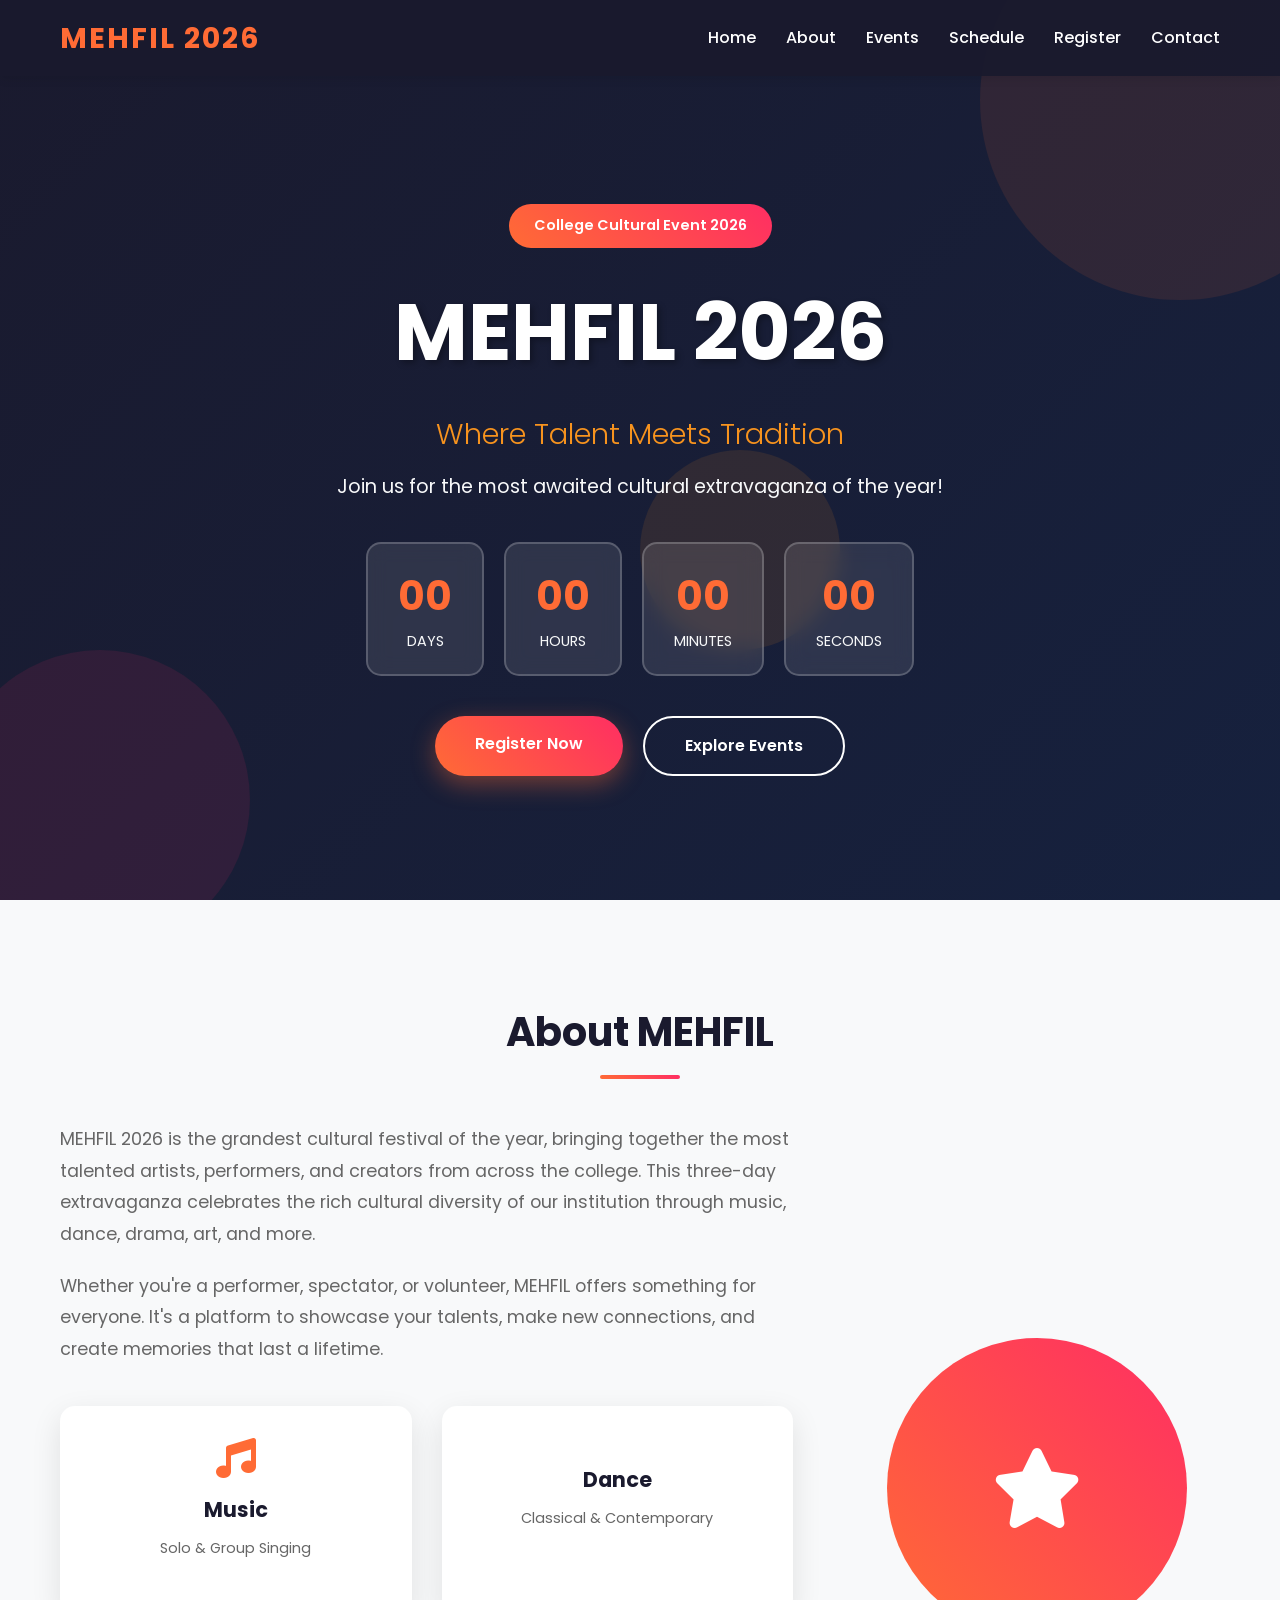
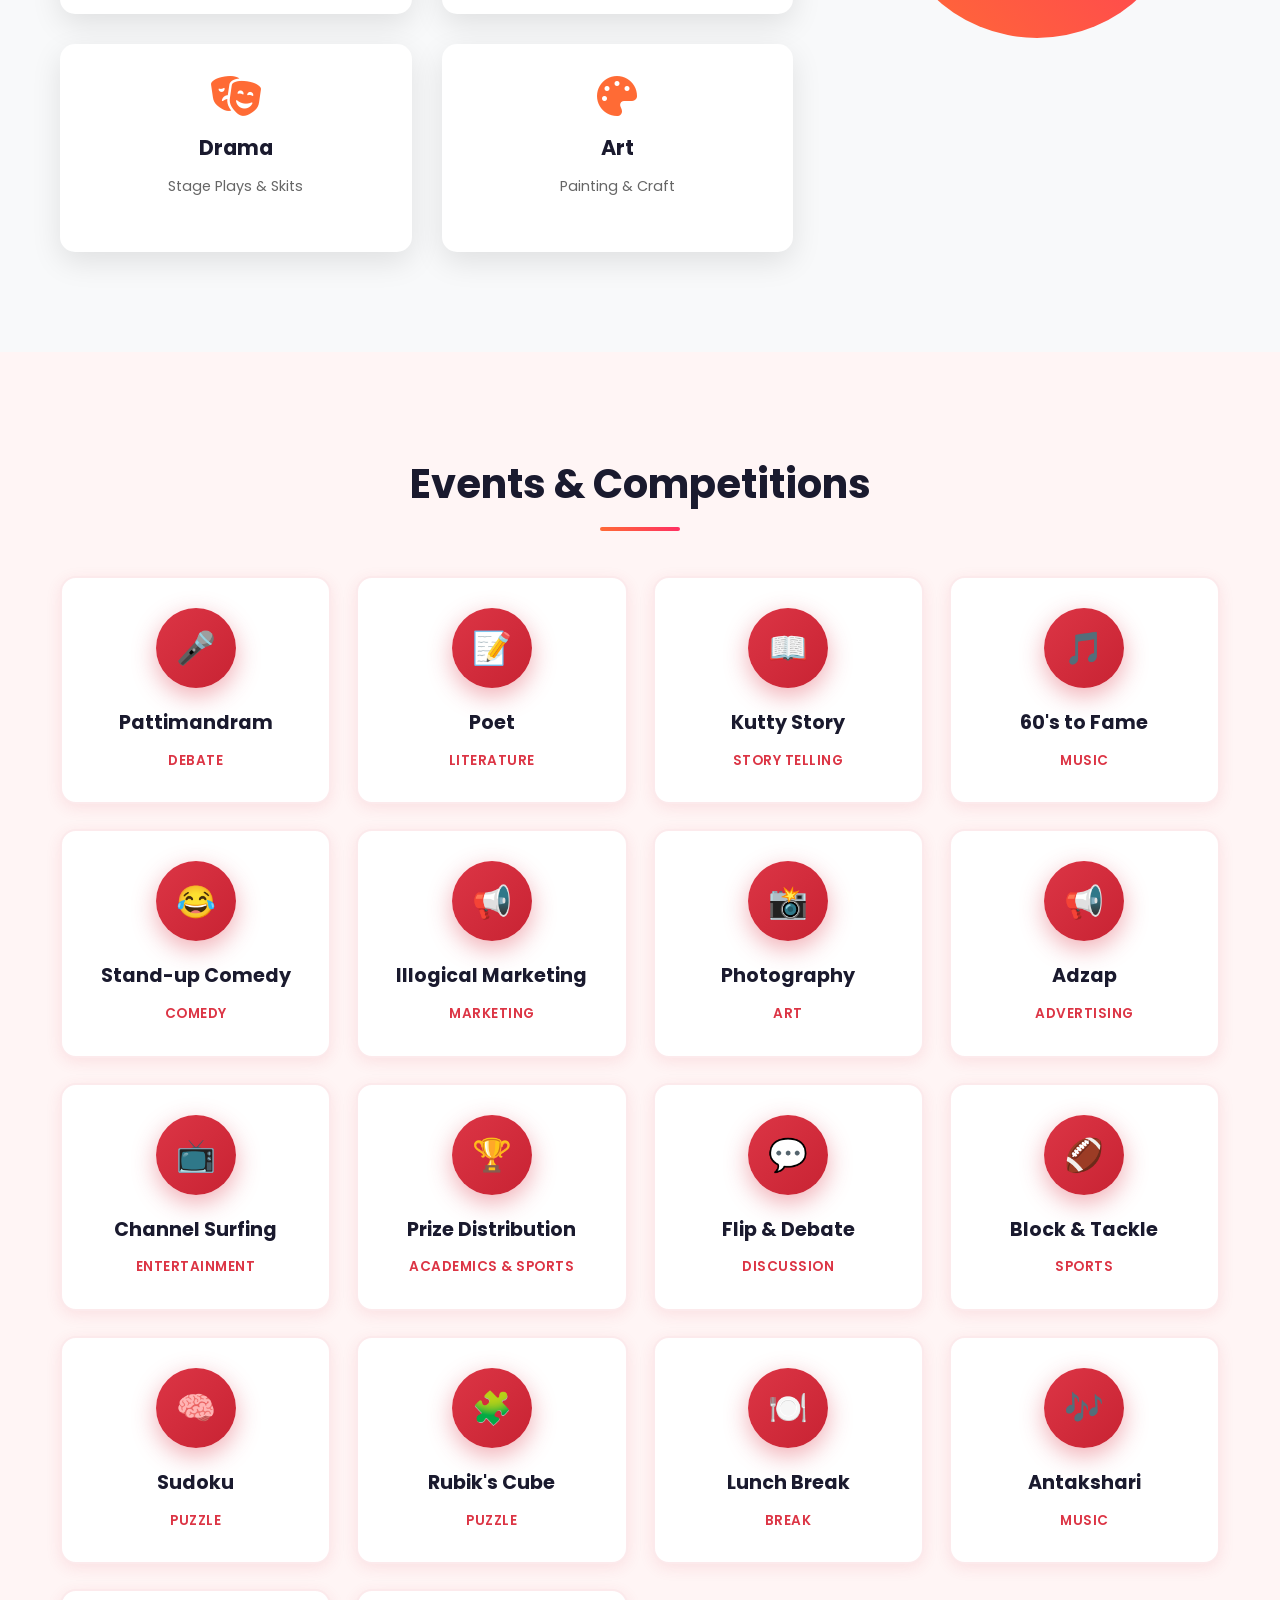
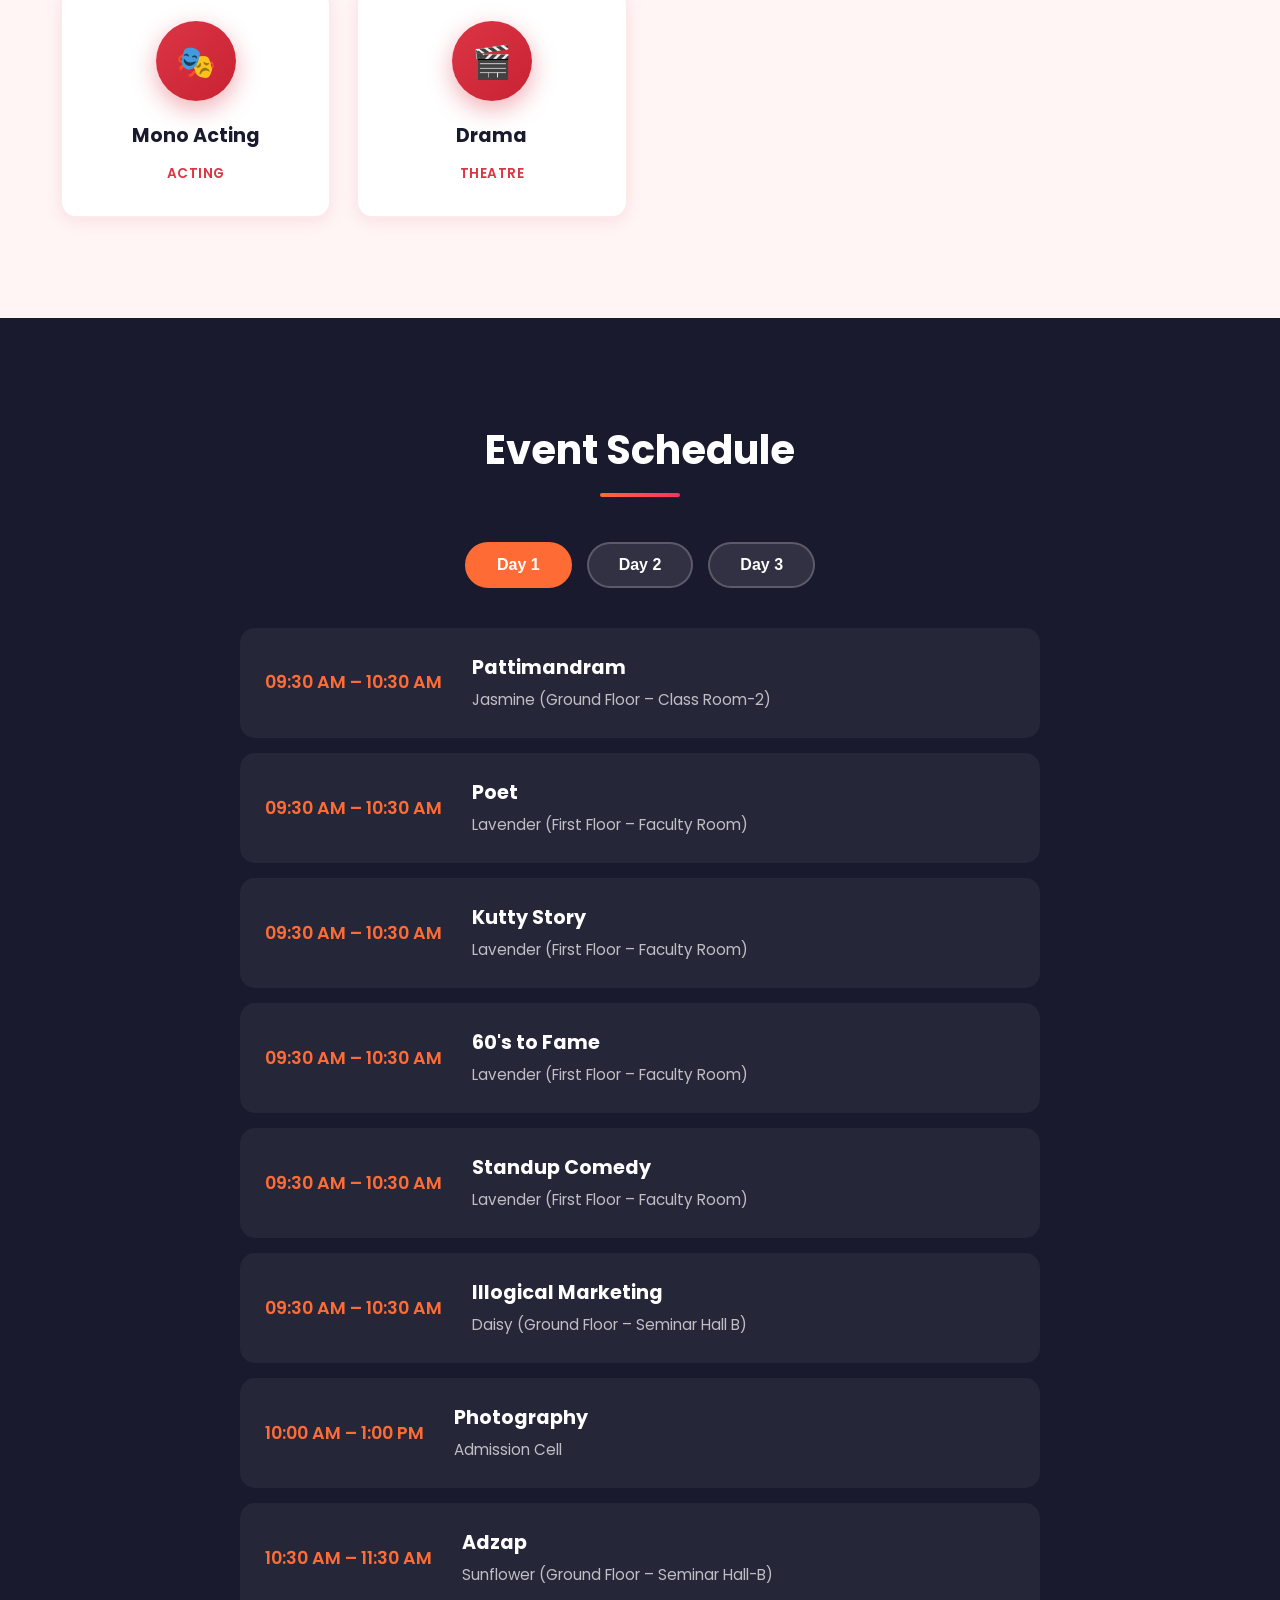
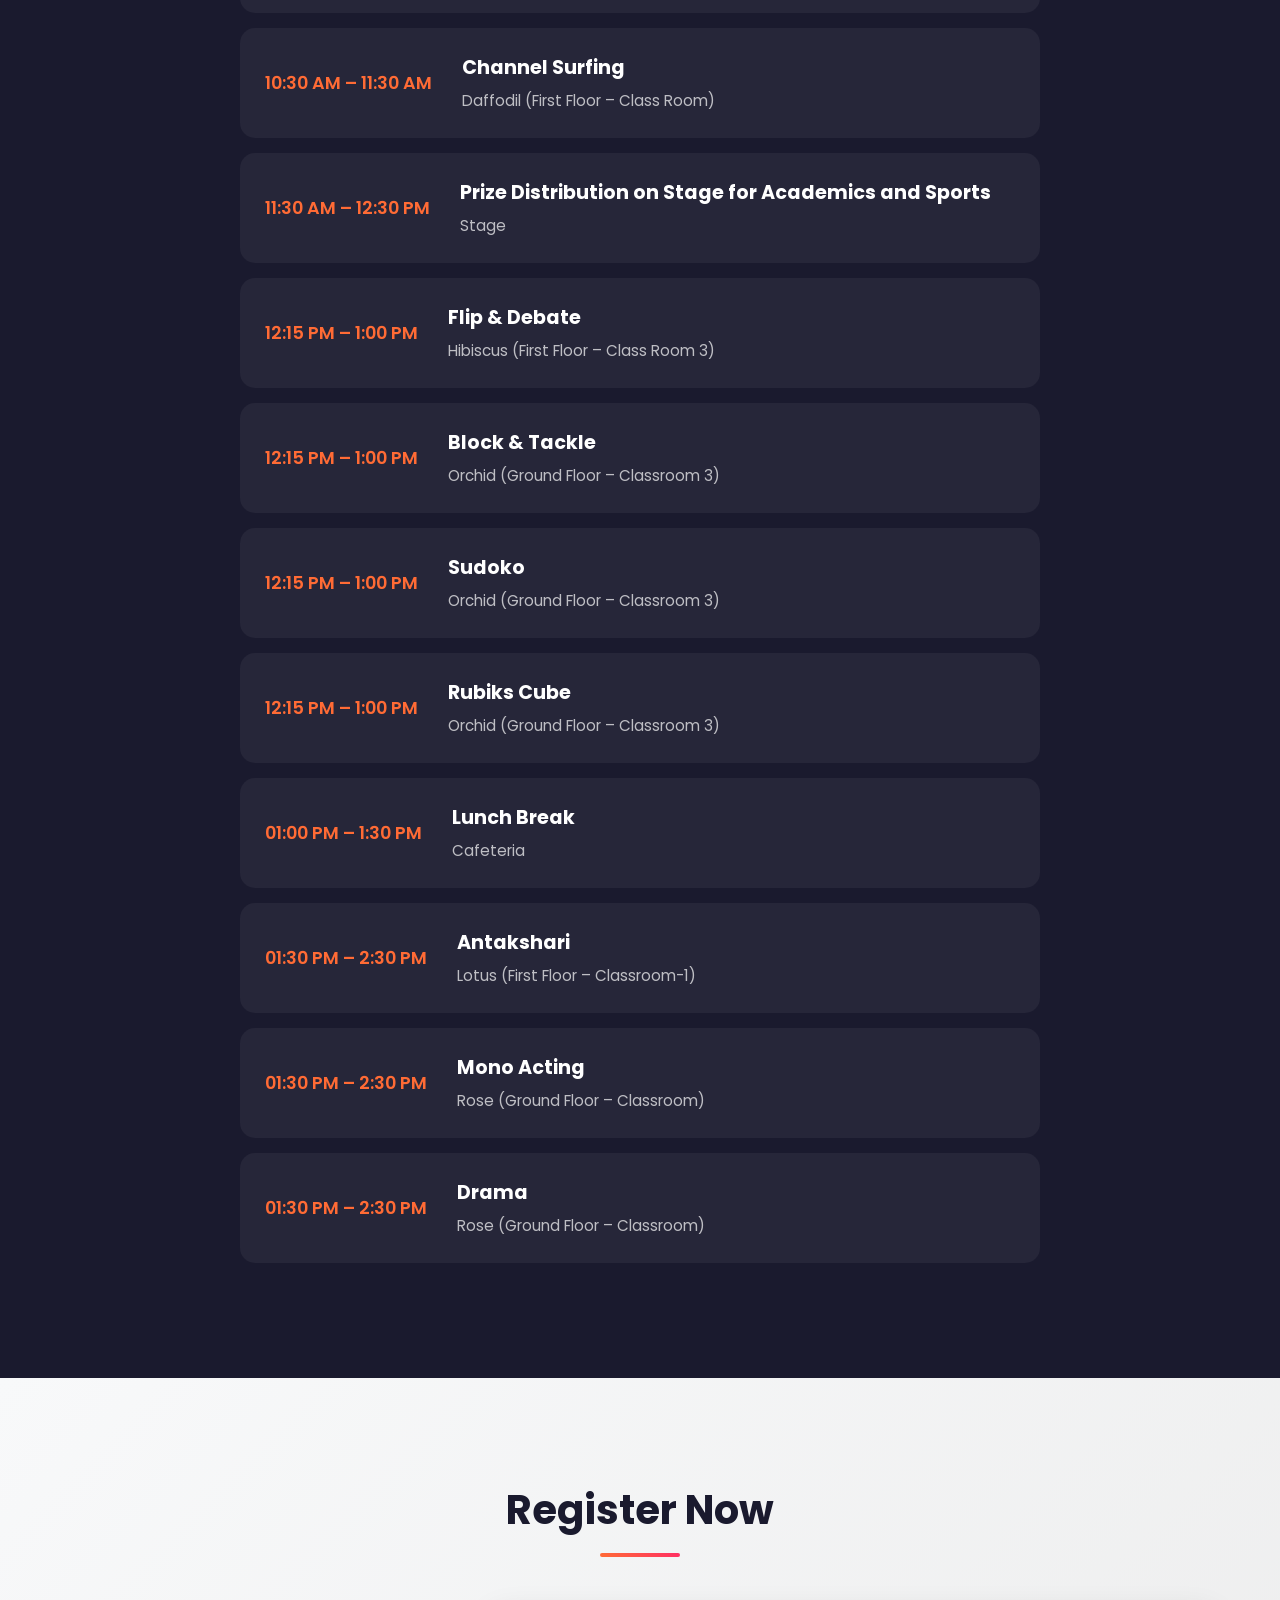
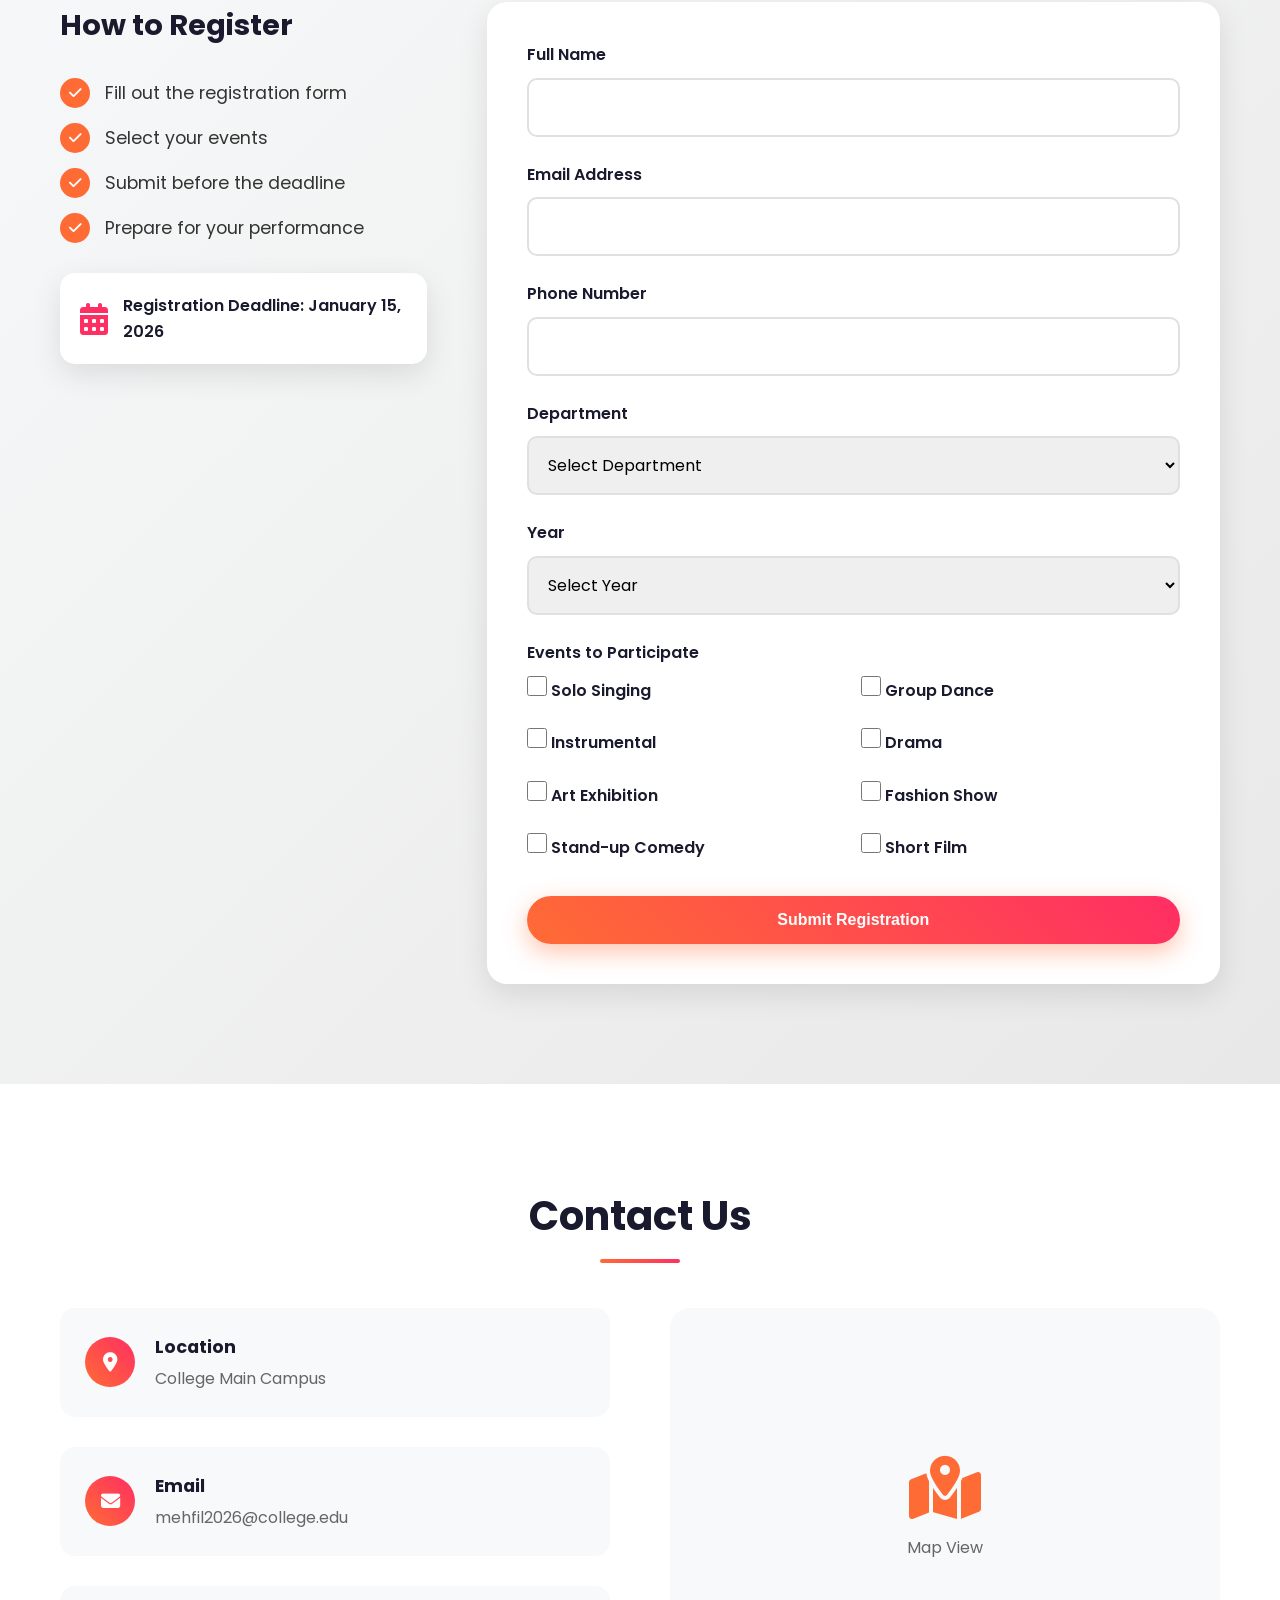
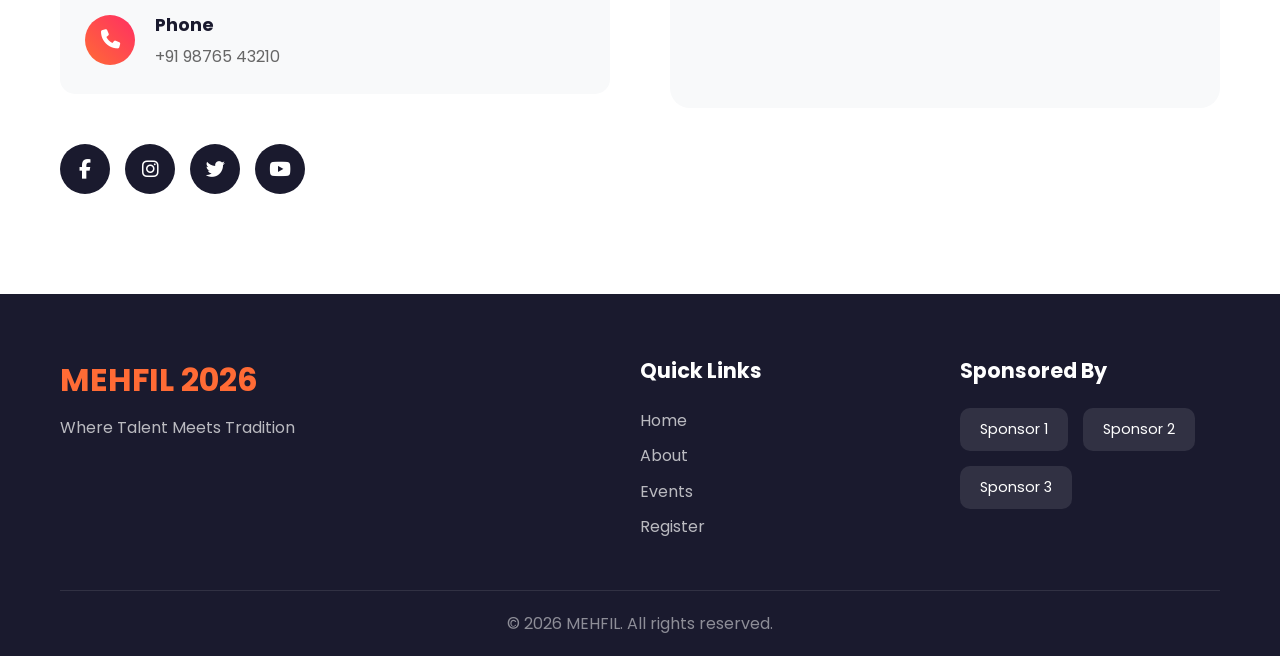
==== index.html @ 624e4762 "Add files via upload" ====
<!DOCTYPE html>
<html lang="en">
<head>
    <meta charset="UTF-8">
    <meta name="viewport" content="width=device-width, initial-scale=1.0">
    <title>MEHFIL 2026 - College Cultural Event</title>
    <link rel="stylesheet" href="styles.css">
    <link href="https://fonts.googleapis.com/css2?family=Poppins:wght@300;400;600;700&display=swap" rel="stylesheet">
    <link rel="stylesheet" href="https://cdnjs.cloudflare.com/ajax/libs/font-awesome/6.4.0/css/all.min.css">
</head>
<body>
    <!-- Navigation -->
    <nav class="navbar">
        <div class="nav-container">
            <a href="#" class="logo">MEHFIL 2026</a>
            <ul class="nav-links">
                <li><a href="index.html#home">Home</a></li>
                <li><a href="index.html#about">About</a></li>
                <li><a href="index.html#events">Events</a></li>
                <li><a href="index.html#schedule">Schedule</a></li>
                <li><a href="index.html#register">Register</a></li>
                <li><a href="index.html#contact">Contact</a></li>
            </ul>
            <div class="hamburger">
                <span></span>
                <span></span>
                <span></span>
            </div>
        </div>
    </nav>

    <!-- Hero Section -->
    <section id="home" class="hero">
        <div class="hero-content">
            <div class="event-badge">College Cultural Event 2026</div>
            <h1 class="hero-title">MEHFIL 2026</h1>
            <p class="hero-tagline">Where Talent Meets Tradition</p>
            <p class="hero-description">Join us for the most awaited cultural extravaganza of the year!</p>
            <div class="countdown-container">
                <div class="countdown">
                    <div class="time-box">
                        <span id="days">00</span>
                        <span class="label">Days</span>
                    </div>
                    <div class="time-box">
                        <span id="hours">00</span>
                        <span class="label">Hours</span>
                    </div>
                    <div class="time-box">
                        <span id="minutes">00</span>
                        <span class="label">Minutes</span>
                    </div>
                    <div class="time-box">
                        <span id="seconds">00</span>
                        <span class="label">Seconds</span>
                    </div>
                </div>
            </div>
            <div class="hero-buttons">
                <a href="#register" class="btn btn-primary">Register Now</a>
                <a href="#events" class="btn btn-secondary">Explore Events</a>
            </div>
        </div>
        <div class="hero-decoration">
            <div class="circle circle-1"></div>
            <div class="circle circle-2"></div>
            <div class="circle circle-3"></div>
        </div>
    </section>

    <!-- About Section -->
    <section id="about" class="about">
        <div class="container">
            <h2 class="section-title">About MEHFIL</h2>
            <div class="about-content">
                <div class="about-text">
                    <p>MEHFIL 2026 is the grandest cultural festival of the year, bringing together the most talented artists, performers, and creators from across the college. This three-day extravaganza celebrates the rich cultural diversity of our institution through music, dance, drama, art, and more.</p>
                    <p>Whether you're a performer, spectator, or volunteer, MEHFIL offers something for everyone. It's a platform to showcase your talents, make new connections, and create memories that last a lifetime.</p>
                    <div class="about-features">
                        <div class="feature">
                            <i class="fas fa-music"></i>
                            <h3>Music</h3>
                            <p>Solo & Group Singing</p>
                        </div>
                        <div class="feature">
                            <i class="fas fa dance"></i>
                            <h3>Dance</h3>
                            <p>Classical & Contemporary</p>
                        </div>
                        <div class="feature">
                            <i class="fas fa-theater-masks"></i>
                            <h3>Drama</h3>
                            <p>Stage Plays & Skits</p>
                        </div>
                        <div class="feature">
                            <i class="fas fa-palette"></i>
                            <h3>Art</h3>
                            <p>Painting & Craft</p>
                        </div>
                    </div>
                </div>
                <div class="about-image">
                    <div class="image-frame">
                        <i class="fas fa-star"></i>
                    </div>
                </div>
            </div>
        </div>
    </section>

    <!-- Events Section -->
    <section id="events" class="events">
        <div class="container">
            <h2 class="section-title">Events & Competitions</h2>
            <div class="events-grid">
                <div class="event-card">
                    <div class="event-icon">🎤</div>
                    <h3>Pattimandram</h3>
                    <span class="event-subtitle">Debate</span>
                </div>
                <div class="event-card">
                    <div class="event-icon">📝</div>
                    <h3>Poet</h3>
                    <span class="event-subtitle">Literature</span>
                </div>
                <div class="event-card">
                    <div class="event-icon">📖</div>
                    <h3>Kutty Story</h3>
                    <span class="event-subtitle">Story Telling</span>
                </div>
                <div class="event-card">
                    <div class="event-icon">🎵</div>
                    <h3>60's to Fame</h3>
                    <span class="event-subtitle">Music</span>
                </div>
                <div class="event-card">
                    <div class="event-icon">😂</div>
                    <h3>Stand-up Comedy</h3>
                    <span class="event-subtitle">Comedy</span>
                </div>
                <div class="event-card">
                    <div class="event-icon">📢</div>
                    <h3>Illogical Marketing</h3>
                    <span class="event-subtitle">Marketing</span>
                </div>
                <div class="event-card">
                    <div class="event-icon">📸</div>
                    <h3>Photography</h3>
                    <span class="event-subtitle">Art</span>
                </div>
                <div class="event-card">
                    <div class="event-icon">📢</div>
                    <h3>Adzap</h3>
                    <span class="event-subtitle">Advertising</span>
                </div>
                <div class="event-card">
                    <div class="event-icon">📺</div>
                    <h3>Channel Surfing</h3>
                    <span class="event-subtitle">Entertainment</span>
                </div>
                <div class="event-card">
                    <div class="event-icon">🏆</div>
                    <h3>Prize Distribution</h3>
                    <span class="event-subtitle">Academics & Sports</span>
                </div>
                <div class="event-card">
                    <div class="event-icon">💬</div>
                    <h3>Flip & Debate</h3>
                    <span class="event-subtitle">Discussion</span>
                </div>
                <div class="event-card">
                    <div class="event-icon">🏈</div>
                    <h3>Block & Tackle</h3>
                    <span class="event-subtitle">Sports</span>
                </div>
                <div class="event-card">
                    <div class="event-icon">🧠</div>
                    <h3>Sudoku</h3>
                    <span class="event-subtitle">Puzzle</span>
                </div>
                <div class="event-card">
                    <div class="event-icon">🧩</div>
                    <h3>Rubik's Cube</h3>
                    <span class="event-subtitle">Puzzle</span>
                </div>
                <div class="event-card">
                    <div class="event-icon">🍽️</div>
                    <h3>Lunch Break</h3>
                    <span class="event-subtitle">Break</span>
                </div>
                <div class="event-card">
                    <div class="event-icon">🎶</div>
                    <h3>Antakshari</h3>
                    <span class="event-subtitle">Music</span>
                </div>
                <div class="event-card">
                    <div class="event-icon">🎭</div>
                    <h3>Mono Acting</h3>
                    <span class="event-subtitle">Acting</span>
                </div>
                <div class="event-card">
                    <div class="event-icon">🎬</div>
                    <h3>Drama</h3>
                    <span class="event-subtitle">Theatre</span>
                </div>
            </div>
        </div>
    </section>

            <!-- Schedule Section -->
    <section id="schedule" class="schedule">
        <div class="container">
            <h2 class="section-title">Event Schedule</h2>
            <div class="schedule-tabs">
                <button class="tab-btn active" data-day="day1">Day 1</button>
                <button class="tab-btn" data-day="day2">Day 2</button>
                <button class="tab-btn" data-day="day3">Day 3</button>
            </div>
            <div class="schedule-content">
                <div class="schedule-day active" id="day1">
                    <div class="schedule-item">
                        <span class="time">09:30 AM – 10:30 AM</span>
                        <div class="event-details">
                            <h4>Pattimandram</h4>
                            <p>Jasmine (Ground Floor – Class Room-2)</p>
                        </div>
                    </div>
                    <div class="schedule-item">
                        <span class="time">09:30 AM – 10:30 AM</span>
                        <div class="event-details">
                            <h4>Poet</h4>
                            <p>Lavender (First Floor – Faculty Room)</p>
                        </div>
                    </div>
                    <div class="schedule-item">
                        <span class="time">09:30 AM – 10:30 AM</span>
                        <div class="event-details">
                            <h4>Kutty Story</h4>
                            <p>Lavender (First Floor – Faculty Room)</p>
                        </div>
                    </div>
                    <div class="schedule-item">
                        <span class="time">09:30 AM – 10:30 AM</span>
                        <div class="event-details">
                            <h4>60's to Fame</h4>
                            <p>Lavender (First Floor – Faculty Room)</p>
                        </div>
                    </div>
                    <div class="schedule-item">
                        <span class="time">09:30 AM – 10:30 AM</span>
                        <div class="event-details">
                            <h4>Standup Comedy</h4>
                            <p>Lavender (First Floor – Faculty Room)</p>
                        </div>
                    </div>
                    <div class="schedule-item">
                        <span class="time">09:30 AM – 10:30 AM</span>
                        <div class="event-details">
                            <h4>Illogical Marketing</h4>
                            <p>Daisy (Ground Floor – Seminar Hall B)</p>
                        </div>
                    </div>
                    <div class="schedule-item">
                        <span class="time">10:00 AM – 1:00 PM</span>
                        <div class="event-details">
                            <h4>Photography</h4>
                            <p>Admission Cell</p>
                        </div>
                    </div>
                    <div class="schedule-item">
                        <span class="time">10:30 AM – 11:30 AM</span>
                        <div class="event-details">
                            <h4>Adzap</h4>
                            <p>Sunflower (Ground Floor – Seminar Hall-B)</p>
                        </div>
                    </div>
                    <div class="schedule-item">
                        <span class="time">10:30 AM – 11:30 AM</span>
                        <div class="event-details">
                            <h4>Channel Surfing</h4>
                            <p>Daffodil (First Floor – Class Room)</p>
                        </div>
                    </div>
                    <div class="schedule-item">
                        <span class="time">11:30 AM – 12:30 PM</span>
                        <div class="event-details">
                            <h4>Prize Distribution on Stage for Academics and Sports</h4>
                            <p>Stage</p>
                        </div>
                    </div>
                    <div class="schedule-item">
                        <span class="time">12:15 PM – 1:00 PM</span>
                        <div class="event-details">
                            <h4>Flip & Debate</h4>
                            <p>Hibiscus (First Floor – Class Room 3)</p>
                        </div>
                    </div>
                    <div class="schedule-item">
                        <span class="time">12:15 PM – 1:00 PM</span>
                        <div class="event-details">
                            <h4>Block & Tackle</h4>
                            <p>Orchid (Ground Floor – Classroom 3)</p>
                        </div>
                    </div>
                    <div class="schedule-item">
                        <span class="time">12:15 PM – 1:00 PM</span>
                        <div class="event-details">
                            <h4>Sudoko</h4>
                            <p>Orchid (Ground Floor – Classroom 3)</p>
                        </div>
                    </div>
                    <div class="schedule-item">
                        <span class="time">12:15 PM – 1:00 PM</span>
                        <div class="event-details">
                            <h4>Rubiks Cube</h4>
                            <p>Orchid (Ground Floor – Classroom 3)</p>
                        </div>
                    </div>
                    <div class="schedule-item">
                        <span class="time">01:00 PM – 1:30 PM</span>
                        <div class="event-details">
                            <h4>Lunch Break</h4>
                            <p>Cafeteria</p>
                        </div>
                    </div>
                    <div class="schedule-item">
                        <span class="time">01:30 PM – 2:30 PM</span>
                        <div class="event-details">
                            <h4>Antakshari</h4>
                            <p>Lotus (First Floor – Classroom-1)</p>
                        </div>
                    </div>
                    <div class="schedule-item">
                        <span class="time">01:30 PM – 2:30 PM</span>
                        <div class="event-details">
                            <h4>Mono Acting</h4>
                            <p>Rose (Ground Floor – Classroom)</p>
                        </div>
                    </div>
                    <div class="schedule-item">
                        <span class="time">01:30 PM – 2:30 PM</span>
                        <div class="event-details">
                            <h4>Drama</h4>
                            <p>Rose (Ground Floor – Classroom)</p>
                        </div>
                    </div>
                </div>
                <div class="schedule-day" id="day2">
                    <div class="schedule-item">
                        <span class="time">09:00 AM</span>
                        <div class="event-details">
                            <h4>Group Dance Prelims</h4>
                            <p>Main Auditorium</p>
                        </div>
                    </div>
                    <div class="schedule-item">
                        <span class="time">11:00 AM</span>
                        <div class="event-details">
                            <h4>Instrumental Competition</h4>
                            <p>Music Room</p>
                        </div>
                    </div>
                    <div class="schedule-item">
                        <span class="time">01:00 PM</span>
                        <div class="event-details">
                            <h4>Lunch Break</h4>
                            <p>Cafeteria</p>
                        </div>
                    </div>
                    <div class="schedule-item">
                        <span class="time">02:30 PM</span>
                        <div class="event-details">
                            <h4>Drama Prelims</h4>
                            <p>Open Air Theatre</p>
                        </div>
                    </div>
                    <div class="schedule-item">
                        <span class="time">05:00 PM</span>
                        <div class="event-details">
                            <h4>Stand-up Comedy</h4>
                            <p>Auditorium</p>
                        </div>
                    </div>
                </div>
                <div class="schedule-day" id="day3">
                    <div class="schedule-item">
                        <span class="time">09:00 AM</span>
                        <div class="event-details">
                            <h4>Short Film Screening</h4>
                            <p>Screening Room</p>
                        </div>
                    </div>
                    <div class="schedule-item">
                        <span class="time">11:00 AM</span>
                        <div class="event-details">
                            <h4>Fashion Show</h4>
                            <p>Main Auditorium</p>
                        </div>
                    </div>
                    <div class="schedule-item">
                        <span class="time">01:00 PM</span>
                        <div class="event-details">
                            <h4>Lunch Break</h4>
                            <p>Cafeteria</p>
                        </div>
                    </div>
                    <div class="schedule-item">
                        <span class="time">03:00 PM</span>
                        <div class="event-details">
                            <h4>Grand Finale & Awards</h4>
                            <p>Main Auditorium</p>
                        </div>
                    </div>
                    <div class="schedule-item">
                        <span class="time">06:00 PM</span>
                        <div class="event-details">
                            <h4>Valedictory Ceremony</h4>
                            <p>Main Auditorium</p>
                        </div>
                    </div>
                </div>
            </div>
        </div>
    </section>

    <!-- Registration Section -->
    <section id="register" class="register">
        <div class="container">
            <h2 class="section-title">Register Now</h2>
            <div class="register-content">
                <div class="register-info">
                    <h3>How to Register</h3>
                    <ul>
                        <li><i class="fas fa-check"></i> Fill out the registration form</li>
                        <li><i class="fas fa-check"></i> Select your events</li>
                        <li><i class="fas fa-check"></i> Submit before the deadline</li>
                        <li><i class="fas fa-check"></i> Prepare for your performance</li>
                    </ul>
                    <div class="register-deadline">
                        <i class="fas fa-calendar-alt"></i>
                        <span>Registration Deadline: January 15, 2026</span>
                    </div>
                </div>
                <form class="register-form" id="registrationForm">
                    <div class="form-group">
                        <label for="name">Full Name</label>
                        <input type="text" id="name" name="name" required>
                    </div>
                    <div class="form-group">
                        <label for="email">Email Address</label>
                        <input type="email" id="email" name="email" required>
                    </div>
                    <div class="form-group">
                        <label for="phone">Phone Number</label>
                        <input type="tel" id="phone" name="phone" required>
                    </div>
                    <div class="form-group">
                        <label for="department">Department</label>
                        <select id="department" name="department" required>
                            <option value="">Select Department</option>
                            <option value="cse">Computer Science</option>
                            <option value="ece">Electronics & Communication</option>
                            <option value="mech">Mechanical</option>
                            <option value="civil">Civil</option>
                            <option value="eee">Electrical & Electronics</option>
                            <option value="it">Information Technology</option>
                            <option value="other">Other</option>
                        </select>
                    </div>
                    <div class="form-group">
                        <label for="year">Year</label>
                        <select id="year" name="year" required>
                            <option value="">Select Year</option>
                            <option value="1">First Year</option>
                            <option value="2">Second Year</option>
                            <option value="3">Third Year</option>
                            <option value="4">Fourth Year</option>
                        </select>
                    </div>
                    <div class="form-group">
                        <label>Events to Participate</label>
                        <div class="checkbox-group">
                            <label class="checkbox-label">
                                <input type="checkbox" name="events" value="solo-singing"> Solo Singing
                            </label>
                            <label class="checkbox-label">
                                <input type="checkbox" name="events" value="group-dance"> Group Dance
                            </label>
                            <label class="checkbox-label">
                                <input type="checkbox" name="events" value="instrumental"> Instrumental
                            </label>
                            <label class="checkbox-label">
                                <input type="checkbox" name="events" value="drama"> Drama
                            </label>
                            <label class="checkbox-label">
                                <input type="checkbox" name="events" value="art"> Art Exhibition
                            </label>
                            <label class="checkbox-label">
                                <input type="checkbox" name="events" value="fashion"> Fashion Show
                            </label>
                            <label class="checkbox-label">
                                <input type="checkbox" name="events" value="comedy"> Stand-up Comedy
                            </label>
                            <label class="checkbox-label">
                                <input type="checkbox" name="events" value="short-film"> Short Film
                            </label>
                        </div>
                    </div>
                    <button type="submit" class="btn btn-primary btn-block">Submit Registration</button>
                </form>
            </div>
        </div>
    </section>

    <!-- Contact Section -->
    <section id="contact" class="contact">
        <div class="container">
            <h2 class="section-title">Contact Us</h2>
            <div class="contact-content">
                <div class="contact-info">
                    <div class="contact-item">
                        <i class="fas fa-map-marker-alt"></i>
                        <div>
                            <h4>Location</h4>
                            <p>College Main Campus</p>
                        </div>
                    </div>
                    <div class="contact-item">
                        <i class="fas fa-envelope"></i>
                        <div>
                            <h4>Email</h4>
                            <p>mehfil2026@college.edu</p>
                        </div>
                    </div>
                    <div class="contact-item">
                        <i class="fas fa-phone"></i>
                        <div>
                            <h4>Phone</h4>
                            <p>+91 98765 43210</p>
                        </div>
                    </div>
                    <div class="social-links">
                        <a href="#"><i class="fab fa-facebook-f"></i></a>
                        <a href="#"><i class="fab fa-instagram"></i></a>
                        <a href="#"><i class="fab fa-twitter"></i></a>
                        <a href="#"><i class="fab fa-youtube"></i></a>
                    </div>
                </div>
                <div class="contact-map">
                    <div class="map-placeholder">
                        <i class="fas fa-map-marked-alt"></i>
                        <p>Map View</p>
                    </div>
                </div>
            </div>
        </div>
    </section>

    <!-- Footer -->
    <footer class="footer">
        <div class="container">
            <div class="footer-content">
                <div class="footer-logo">
                    <h3>MEHFIL 2026</h3>
                    <p>Where Talent Meets Tradition</p>
                </div>
                <div class="footer-links">
                    <h4>Quick Links</h4>
                    <ul>
                        <li><a href="#home">Home</a></li>
                        <li><a href="#about">About</a></li>
                        <li><a href="#events">Events</a></li>
                        <li><a href="#register">Register</a></li>
                    </ul>
                </div>
                <div class="footer-sponsors">
                    <h4>Sponsored By</h4>
                    <div class="sponsor-logos">
                        <span>Sponsor 1</span>
                        <span>Sponsor 2</span>
                        <span>Sponsor 3</span>
                    </div>
                </div>
            </div>
            <div class="footer-bottom">
                <p>&copy; 2026 MEHFIL. All rights reserved.</p>
            </div>
        </div>
    </footer>

    <!-- Success Modal -->
    <div class="modal" id="successModal">
        <div class="modal-content">
            <i class="fas fa-check-circle"></i>
            <h3>Registration Successful!</h3>
            <p>Thank you for registering. We'll contact you soon.</p>
            <button class="btn btn-primary" onclick="closeModal()">Close</button>
        </div>
    </div>

    <script src="script.js"></script>
</body>
</html>
---- styles.css ----
/* CSS Variables */
:root {
    --primary-color: #ff6b35;
    --secondary-color: #f7931e;
    --accent-color: #ff2e63;
    --dark-color: #1a1a2e;
    --light-color: #f8f9fa;
    --text-color: #333;
    --text-light: #666;
    --white: #fff;
    --shadow: 0 10px 30px rgba(0, 0, 0, 0.1);
    --transition: all 0.3s ease;
}

/* Reset & Base Styles */
* {
    margin: 0;
    padding: 0;
    box-sizing: border-box;
}

html {
    scroll-behavior: smooth;
}

body {
    font-family: 'Poppins', sans-serif;
    line-height: 1.6;
    color: var(--text-color);
    background-color: var(--white);
    overflow-x: hidden;
}

.container {
    max-width: 1200px;
    margin: 0 auto;
    padding: 0 20px;
}

a {
    text-decoration: none;
    color: inherit;
}

ul {
    list-style: none;
}

/* Navigation */
.navbar {
    position: fixed;
    top: 0;
    left: 0;
    width: 100%;
    background: rgba(26, 26, 46, 0.95);
    padding: 15px 0;
    z-index: 1000;
    box-shadow: 0 2px 10px rgba(0, 0, 0, 0.1);
    transition: var(--transition);
}

.nav-container {
    max-width: 1200px;
    margin: 0 auto;
    padding: 0 20px;
    display: flex;
    justify-content: space-between;
    align-items: center;
}

.logo {
    font-size: 1.8rem;
    font-weight: 700;
    color: var(--primary-color);
    letter-spacing: 2px;
}

.nav-links {
    display: flex;
    gap: 30px;
}

.nav-links a {
    color: var(--white);
    font-weight: 500;
    transition: var(--transition);
    position: relative;
}

.nav-links a::after {
    content: '';
    position: absolute;
    bottom: -5px;
    left: 0;
    width: 0;
    height: 2px;
    background: var(--primary-color);
    transition: var(--transition);
}

.nav-links a:hover::after {
    width: 100%;
}

.nav-links a:hover {
    color: var(--primary-color);
}

.hamburger {
    display: none;
    flex-direction: column;
    cursor: pointer;
    gap: 5px;
}

.hamburger span {
    width: 25px;
    height: 3px;
    background: var(--white);
    transition: var(--transition);
}

/* Hero Section */
.hero {
    min-height: 100vh;
    background: linear-gradient(135deg, var(--dark-color) 0%, #16213e 100%);
    display: flex;
    align-items: center;
    justify-content: center;
    position: relative;
    overflow: hidden;
    padding-top: 80px;
}

.hero-content {
    text-align: center;
    z-index: 10;
    padding: 20px;
}

.event-badge {
    display: inline-block;
    background: linear-gradient(45deg, var(--primary-color), var(--accent-color));
    color: var(--white);
    padding: 10px 25px;
    border-radius: 50px;
    font-size: 0.9rem;
    font-weight: 600;
    margin-bottom: 20px;
    animation: pulse 2s infinite;
}

@keyframes pulse {
    0%, 100% { transform: scale(1); }
    50% { transform: scale(1.05); }
}

.hero-title {
    font-size: 5rem;
    font-weight: 700;
    color: var(--white);
    margin-bottom: 15px;
    text-shadow: 3px 3px 6px rgba(0, 0, 0, 0.3);
    animation: fadeInUp 1s ease;
}

.hero-tagline {
    font-size: 1.8rem;
    color: var(--secondary-color);
    margin-bottom: 15px;
    font-weight: 300;
    animation: fadeInUp 1s ease 0.2s both;
}

.hero-description {
    font-size: 1.2rem;
    color: var(--light-color);
    margin-bottom: 40px;
    animation: fadeInUp 1s ease 0.4s both;
}

@keyframes fadeInUp {
    from {
        opacity: 0;
        transform: translateY(30px);
    }
    to {
        opacity: 1;
        transform: translateY(0);
    }
}

.countdown-container {
    margin-bottom: 40px;
}

.countdown {
    display: flex;
    justify-content: center;
    gap: 20px;
}

.time-box {
    background: rgba(255, 255, 255, 0.1);
    backdrop-filter: blur(10px);
    border: 2px solid rgba(255, 255, 255, 0.2);
    border-radius: 15px;
    padding: 20px 30px;
    min-width: 100px;
}

.time-box span:first-child {
    display: block;
    font-size: 2.5rem;
    font-weight: 700;
    color: var(--primary-color);
}

.time-box .label {
    font-size: 0.9rem;
    color: var(--light-color);
    text-transform: uppercase;
}

.hero-buttons {
    display: flex;
    justify-content: center;
    gap: 20px;
    animation: fadeInUp 1s ease 0.6s both;
}

/* Buttons */
.btn {
    display: inline-block;
    padding: 15px 40px;
    border-radius: 50px;
    font-size: 1rem;
    font-weight: 600;
    cursor: pointer;
    transition: all 0.4s cubic-bezier(0.175, 0.885, 0.32, 1.275);
    border: none;
    position: relative;
    overflow: hidden;
}

.btn::before {
    content: '';
    position: absolute;
    top: 0;
    left: -100%;
    width: 100%;
    height: 100%;
    background: linear-gradient(90deg, transparent, rgba(255,255,255,0.3), transparent);
    transition: left 0.5s ease;
}

.btn:hover::before {
    left: 100%;
}

.btn-primary {
    background: linear-gradient(45deg, var(--primary-color), var(--accent-color));
    color: var(--white);
    box-shadow: 0 8px 25px rgba(255, 107, 53, 0.4);
}

.btn-primary:hover {
    transform: translateY(-5px) scale(1.05);
    box-shadow: 0 15px 35px rgba(255, 107, 53, 0.5);
}

.btn-secondary {
    background: transparent;
    color: var(--white);
    border: 2px solid var(--white);
}

.btn-secondary:hover {
    background: var(--white);
    color: var(--dark-color);
    transform: translateY(-5px) scale(1.05);
    box-shadow: 0 15px 35px rgba(255, 255, 255, 0.3);
}

.btn-block {
    width: 100%;
}

/* Hero Decoration */
.hero-decoration {
    position: absolute;
    width: 100%;
    height: 100%;
    top: 0;
    left: 0;
    pointer-events: none;
}

.circle {
    position: absolute;
    border-radius: 50%;
    opacity: 0.1;
}

.circle-1 {
    width: 400px;
    height: 400px;
    background: var(--primary-color);
    top: -100px;
    right: -100px;
    animation: float 6s ease-in-out infinite;
}

.circle-2 {
    width: 300px;
    height: 300px;
    background: var(--accent-color);
    bottom: -50px;
    left: -50px;
    animation: float 8s ease-in-out infinite reverse;
}

.circle-3 {
    width: 200px;
    height: 200px;
    background: var(--secondary-color);
    top: 50%;
    left: 50%;
    animation: float 10s ease-in-out infinite;
}

@keyframes float {
    0%, 100% { transform: translateY(0); }
    50% { transform: translateY(-30px); }
}

/* Section Titles */
.section-title {
    font-size: 2.5rem;
    font-weight: 700;
    text-align: center;
    margin-bottom: 60px;
    position: relative;
    color: var(--dark-color);
}

.section-title::after {
    content: '';
    position: absolute;
    bottom: -15px;
    left: 50%;
    transform: translateX(-50%);
    width: 80px;
    height: 4px;
    background: linear-gradient(45deg, var(--primary-color), var(--accent-color));
    border-radius: 2px;
}

/* About Section */
.about {
    padding: 100px 0;
    background: var(--light-color);
}

.about-content {
    display: grid;
    grid-template-columns: 2fr 1fr;
    gap: 60px;
    align-items: center;
}

.about-text p {
    font-size: 1.1rem;
    color: var(--text-light);
    margin-bottom: 20px;
    line-height: 1.8;
}

.about-features {
    display: grid;
    grid-template-columns: repeat(2, 1fr);
    gap: 30px;
    margin-top: 40px;
}

.feature {
    background: var(--white);
    padding: 30px;
    border-radius: 15px;
    text-align: center;
    box-shadow: var(--shadow);
    transition: all 0.4s cubic-bezier(0.175, 0.885, 0.32, 1.275);
    border: 2px solid transparent;
}

.feature:hover {
    transform: translateY(-15px) scale(1.05);
    border-color: var(--primary-color);
    box-shadow: 0 20px 40px rgba(255, 107, 53, 0.3);
}

.feature i {
    font-size: 2.5rem;
    color: var(--primary-color);
    margin-bottom: 15px;
    transition: all 0.4s ease;
}

.feature:hover i {
    transform: scale(1.3) rotate(10deg);
    color: var(--accent-color);
}

.feature h3 {
    font-size: 1.3rem;
    margin-bottom: 10px;
    color: var(--dark-color);
}

.feature p {
    color: var(--text-light);
    font-size: 0.9rem;
}

.about-image {
    display: flex;
    justify-content: center;
    align-items: center;
}

.image-frame {
    width: 300px;
    height: 300px;
    background: linear-gradient(45deg, var(--primary-color), var(--accent-color));
    border-radius: 50%;
    display: flex;
    justify-content: center;
    align-items: center;
    animation: rotate 20s linear infinite;
}

.image-frame i {
    font-size: 5rem;
    color: var(--white);
}

@keyframes rotate {
    from { transform: rotate(0deg); }
    to { transform: rotate(360deg); }
}

/* Events Section */
.events {
    padding: 100px 0;
    background: #fff5f5;
}

.events-grid {
    display: grid;
    grid-template-columns: repeat(4, 1fr);
    gap: 25px;
}

.event-card {
    background: var(--white);
    border-radius: 16px;
    padding: 30px 25px;
    text-align: center;
    box-shadow: 0 4px 15px rgba(220, 53, 69, 0.1);
    transition: all 0.4s cubic-bezier(0.175, 0.885, 0.32, 1.275);
    border: 2px solid rgba(220, 53, 69, 0.1);
    position: relative;
    overflow: hidden;
}

.event-card::before {
    content: '';
    position: absolute;
    top: 0;
    left: -100%;
    width: 100%;
    height: 100%;
    background: linear-gradient(90deg, transparent, rgba(220, 53, 69, 0.1), transparent);
    transition: left 0.5s ease;
}

.event-card:hover::before {
    left: 100%;
}

.event-card:hover {
    transform: translateY(-12px) scale(1.02);
    box-shadow: 0 20px 40px rgba(220, 53, 69, 0.3);
    border-color: #dc3545;
}

.event-icon {
    width: 80px;
    height: 80px;
    background: linear-gradient(135deg, #dc3545 0%, #c82333 100%);
    border-radius: 50%;
    display: flex;
    justify-content: center;
    align-items: center;
    margin: 0 auto 20px;
    font-size: 2rem;
    box-shadow: 0 8px 25px rgba(220, 53, 69, 0.4);
    transition: all 0.4s ease;
    position: relative;
}

.event-icon::after {
    content: '';
    position: absolute;
    width: 100%;
    height: 100%;
    border-radius: 50%;
    border: 3px solid #dc3545;
    opacity: 0;
    transform: scale(1.3);
    transition: all 0.4s ease;
}

.event-card:hover .event-icon::after {
    opacity: 1;
    transform: scale(1.5);
}

.event-card:hover .event-icon {
    transform: rotate(360deg) scale(1.1);
    box-shadow: 0 12px 35px rgba(220, 53, 69, 0.5);
}

.event-icon i {
    color: var(--white);
    text-shadow: 0 2px 4px rgba(0,0,0,0.2);
}

.event-card h3 {
    font-size: 1.2rem;
    font-weight: 700;
    margin-bottom: 8px;
    color: var(--dark-color);
}

.event-subtitle {
    color: #dc3545;
    font-size: 0.85rem;
    font-weight: 600;
    text-transform: uppercase;
    letter-spacing: 0.5px;
}

/* Schedule Section */
.schedule {
    padding: 100px 0;
    background: var(--dark-color);
    color: var(--white);
}

.schedule .section-title {
    color: var(--white);
}

.schedule-tabs {
    display: flex;
    justify-content: center;
    gap: 15px;
    margin-bottom: 40px;
}

.tab-btn {
    padding: 12px 30px;
    background: rgba(255, 255, 255, 0.1);
    border: 2px solid rgba(255, 255, 255, 0.2);
    border-radius: 50px;
    color: var(--white);
    font-size: 1rem;
    font-weight: 600;
    cursor: pointer;
    transition: var(--transition);
}

.tab-btn.active,
.tab-btn:hover {
    background: var(--primary-color);
    border-color: var(--primary-color);
}

.schedule-content {
    max-width: 800px;
    margin: 0 auto;
}

.schedule-day {
    display: none;
}

.schedule-day.active {
    display: block;
    animation: fadeInUp 0.5s ease;
}

.schedule-item {
    display: flex;
    align-items: center;
    gap: 30px;
    padding: 25px;
    background: rgba(255, 255, 255, 0.05);
    border-radius: 15px;
    margin-bottom: 15px;
    transition: var(--transition);
}

.schedule-item:hover {
    background: rgba(255, 255, 255, 0.1);
    transform: translateX(10px);
}

.schedule-item .time {
    font-size: 1.1rem;
    font-weight: 600;
    color: var(--primary-color);
    min-width: 100px;
}

.schedule-item .event-details h4 {
    font-size: 1.2rem;
    margin-bottom: 5px;
}

.schedule-item .event-details p {
    color: rgba(255, 255, 255, 0.7);
    font-size: 0.95rem;
}

/* Registration Section */
.register {
    padding: 100px 0;
    background: linear-gradient(135deg, var(--light-color) 0%, #e8e8e8 100%);
}

.register-content {
    display: grid;
    grid-template-columns: 1fr 2fr;
    gap: 60px;
    align-items: start;
}

.register-info h3 {
    font-size: 1.8rem;
    margin-bottom: 30px;
    color: var(--dark-color);
}

.register-info ul {
    margin-bottom: 30px;
}

.register-info li {
    display: flex;
    align-items: center;
    gap: 15px;
    margin-bottom: 15px;
    font-size: 1.1rem;
    color: var(--text-color);
}

.register-info li i {
    width: 30px;
    height: 30px;
    background: var(--primary-color);
    border-radius: 50%;
    display: flex;
    justify-content: center;
    align-items: center;
    color: var(--white);
    font-size: 0.9rem;
}

.register-deadline {
    display: flex;
    align-items: center;
    gap: 15px;
    padding: 20px;
    background: var(--white);
    border-radius: 15px;
    box-shadow: var(--shadow);
}

.register-deadline i {
    font-size: 2rem;
    color: var(--accent-color);
}

.register-deadline span {
    font-weight: 600;
    color: var(--dark-color);
}

.register-form {
    background: var(--white);
    padding: 40px;
    border-radius: 20px;
    box-shadow: var(--shadow);
}

.form-group {
    margin-bottom: 25px;
}

.form-group label {
    display: block;
    margin-bottom: 10px;
    font-weight: 600;
    color: var(--dark-color);
}

.form-group input,
.form-group select {
    width: 100%;
    padding: 15px;
    border: 2px solid #e0e0e0;
    border-radius: 10px;
    font-size: 1rem;
    transition: var(--transition);
    font-family: inherit;
}

.form-group input:focus,
.form-group select:focus {
    outline: none;
    border-color: var(--primary-color);
}

.checkbox-group {
    display: grid;
    grid-template-columns: repeat(2, 1fr);
    gap: 15px;
}

.checkbox-label {
    display: flex;
    align-items: center;
    gap: 10px;
    cursor: pointer;
    font-weight: 500;
}

.checkbox-label input[type="checkbox"] {
    width: 20px;
    height: 20px;
    accent-color: var(--primary-color);
}

/* Contact Section */
.contact {
    padding: 100px 0;
    background: var(--white);
}

.contact-content {
    display: grid;
    grid-template-columns: 1fr 1fr;
    gap: 60px;
}

.contact-info {
    display: flex;
    flex-direction: column;
    gap: 30px;
}

.contact-item {
    display: flex;
    align-items: center;
    gap: 20px;
    padding: 25px;
    background: var(--light-color);
    border-radius: 15px;
    transition: var(--transition);
}

.contact-item:hover {
    transform: translateX(10px);
}

.contact-item i {
    width: 50px;
    height: 50px;
    background: linear-gradient(45deg, var(--primary-color), var(--accent-color));
    border-radius: 50%;
    display: flex;
    justify-content: center;
    align-items: center;
    color: var(--white);
    font-size: 1.2rem;
}

.contact-item h4 {
    font-size: 1.1rem;
    margin-bottom: 5px;
    color: var(--dark-color);
}

.contact-item p {
    color: var(--text-light);
}

.social-links {
    display: flex;
    gap: 15px;
    margin-top: 20px;
}

.social-links a {
    width: 50px;
    height: 50px;
    background: var(--dark-color);
    border-radius: 50%;
    display: flex;
    justify-content: center;
    align-items: center;
    color: var(--white);
    font-size: 1.2rem;
    transition: var(--transition);
}

.social-links a:hover {
    background: var(--primary-color);
    transform: translateY(-5px);
}

.map-placeholder {
    height: 400px;
    background: var(--light-color);
    border-radius: 20px;
    display: flex;
    flex-direction: column;
    justify-content: center;
    align-items: center;
    color: var(--text-light);
}

.map-placeholder i {
    font-size: 4rem;
    margin-bottom: 15px;
    color: var(--primary-color);
}

/* Footer */
.footer {
    background: var(--dark-color);
    color: var(--white);
    padding: 60px 0 20px;
}

.footer-content {
    display: grid;
    grid-template-columns: 2fr 1fr 1fr;
    gap: 60px;
    margin-bottom: 40px;
}

.footer-logo h3 {
    font-size: 2rem;
    color: var(--primary-color);
    margin-bottom: 10px;
}

.footer-logo p {
    color: rgba(255, 255, 255, 0.7);
}

.footer-links h4,
.footer-sponsors h4 {
    font-size: 1.3rem;
    margin-bottom: 20px;
    color: var(--white);
}

.footer-links ul li {
    margin-bottom: 10px;
}

.footer-links a {
    color: rgba(255, 255, 255, 0.7);
    transition: var(--transition);
}

.footer-links a:hover {
    color: var(--primary-color);
}

.sponsor-logos {
    display: flex;
    flex-wrap: wrap;
    gap: 15px;
}

.sponsor-logos span {
    padding: 10px 20px;
    background: rgba(255, 255, 255, 0.1);
    border-radius: 10px;
    font-size: 0.9rem;
}

.footer-bottom {
    text-align: center;
    padding-top: 20px;
    border-top: 1px solid rgba(255, 255, 255, 0.1);
    color: rgba(255, 255, 255, 0.5);
}

/* Modal */
.modal {
    display: none;
    position: fixed;
    top: 0;
    left: 0;
    width: 100%;
    height: 100%;
    background: rgba(0, 0, 0, 0.7);
    z-index: 2000;
    justify-content: center;
    align-items: center;
}

.modal.active {
    display: flex;
}

.modal-content {
    background: var(--white);
    padding: 50px;
    border-radius: 20px;
    text-align: center;
    max-width: 400px;
    animation: modalIn 0.3s ease;
}

@keyframes modalIn {
    from {
        opacity: 0;
        transform: scale(0.8);
    }
    to {
        opacity: 1;
        transform: scale(1);
    }
}

.modal-content i {
    font-size: 4rem;
    color: #28a745;
    margin-bottom: 20px;
}

.modal-content h3 {
    font-size: 1.8rem;
    margin-bottom: 15px;
    color: var(--dark-color);
}

.modal-content p {
    color: var(--text-light);
    margin-bottom: 25px;
}

/* Responsive Design */
@media (max-width: 1024px) {
    .events-grid {
        grid-template-columns: repeat(2, 1fr);
    }

    .about-content {
        grid-template-columns: 1fr;
    }

    .about-image {
        order: -1;
    }

    .footer-content {
        grid-template-columns: 1fr;
        gap: 40px;
    }
}

@media (max-width: 768px) {
    .nav-links {
        display: none;
        position: absolute;
        top: 100%;
        left: 0;
        width: 100%;
        background: var(--dark-color);
        flex-direction: column;
        padding: 20px;
        gap: 20px;
    }

    .nav-links.active {
        display: flex;
    }

    .hamburger {
        display: flex;
    }

    .hero-title {
        font-size: 3rem;
    }

    .hero-tagline {
        font-size: 1.3rem;
    }

    .countdown {
        flex-wrap: wrap;
    }

    .time-box {
        min-width: 80px;
        padding: 15px 20px;
    }

    .time-box span:first-child {
        font-size: 1.8rem;
    }

    .hero-buttons {
        flex-direction: column;
        align-items: center;
    }

    .events-grid {
        grid-template-columns: 1fr;
    }

    .about-features {
        grid-template-columns: 1fr;
    }

    .register-content {
        grid-template-columns: 1fr;
    }

    .contact-content {
        grid-template-columns: 1fr;
    }

    .checkbox-group {
        grid-template-columns: 1fr;
    }
}

@media (max-width: 480px) {
    .section-title {
        font-size: 2rem;
    }

    .hero-title {
        font-size: 2.5rem;
    }

    .time-box {
        min-width: 70px;
        padding: 10px 15px;
    }

    .time-box span:first-child {
        font-size: 1.5rem;
    }

    .modal-content {
        margin: 20px;
        padding: 30px;
    }
}
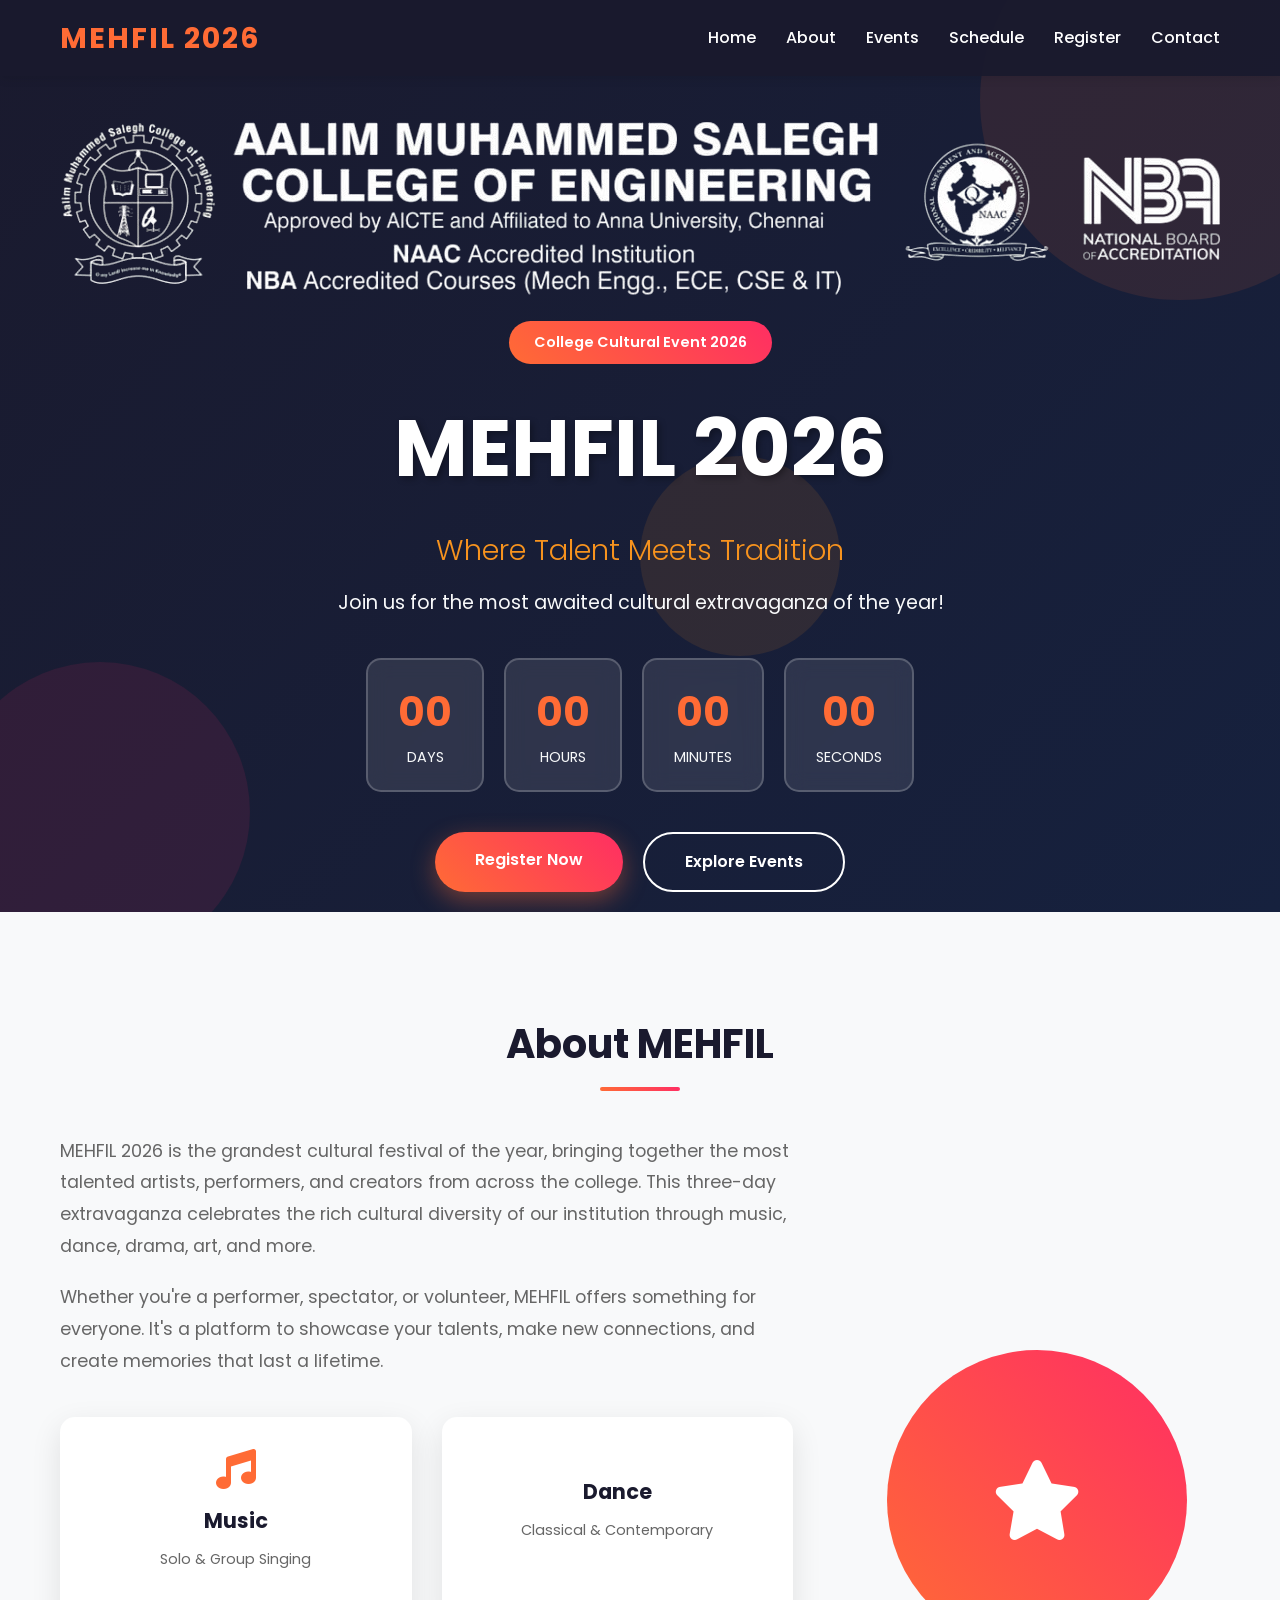
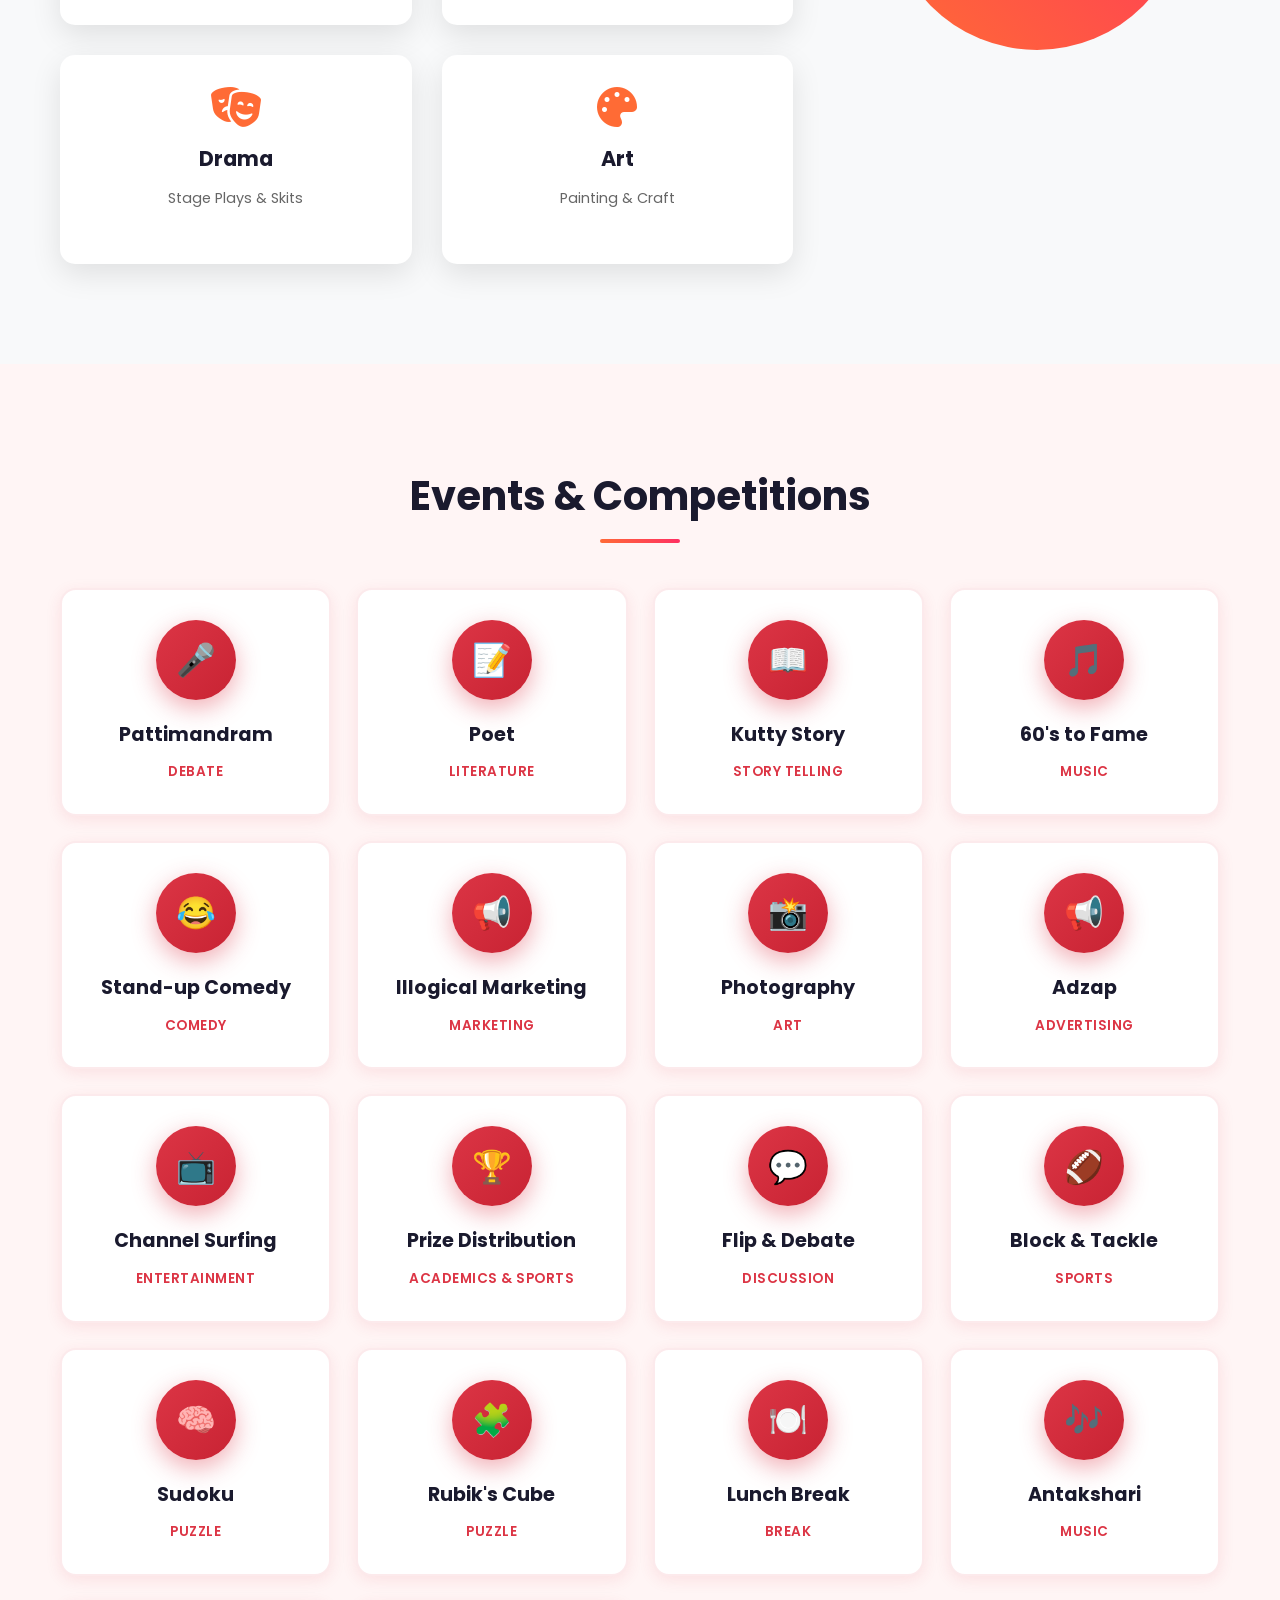
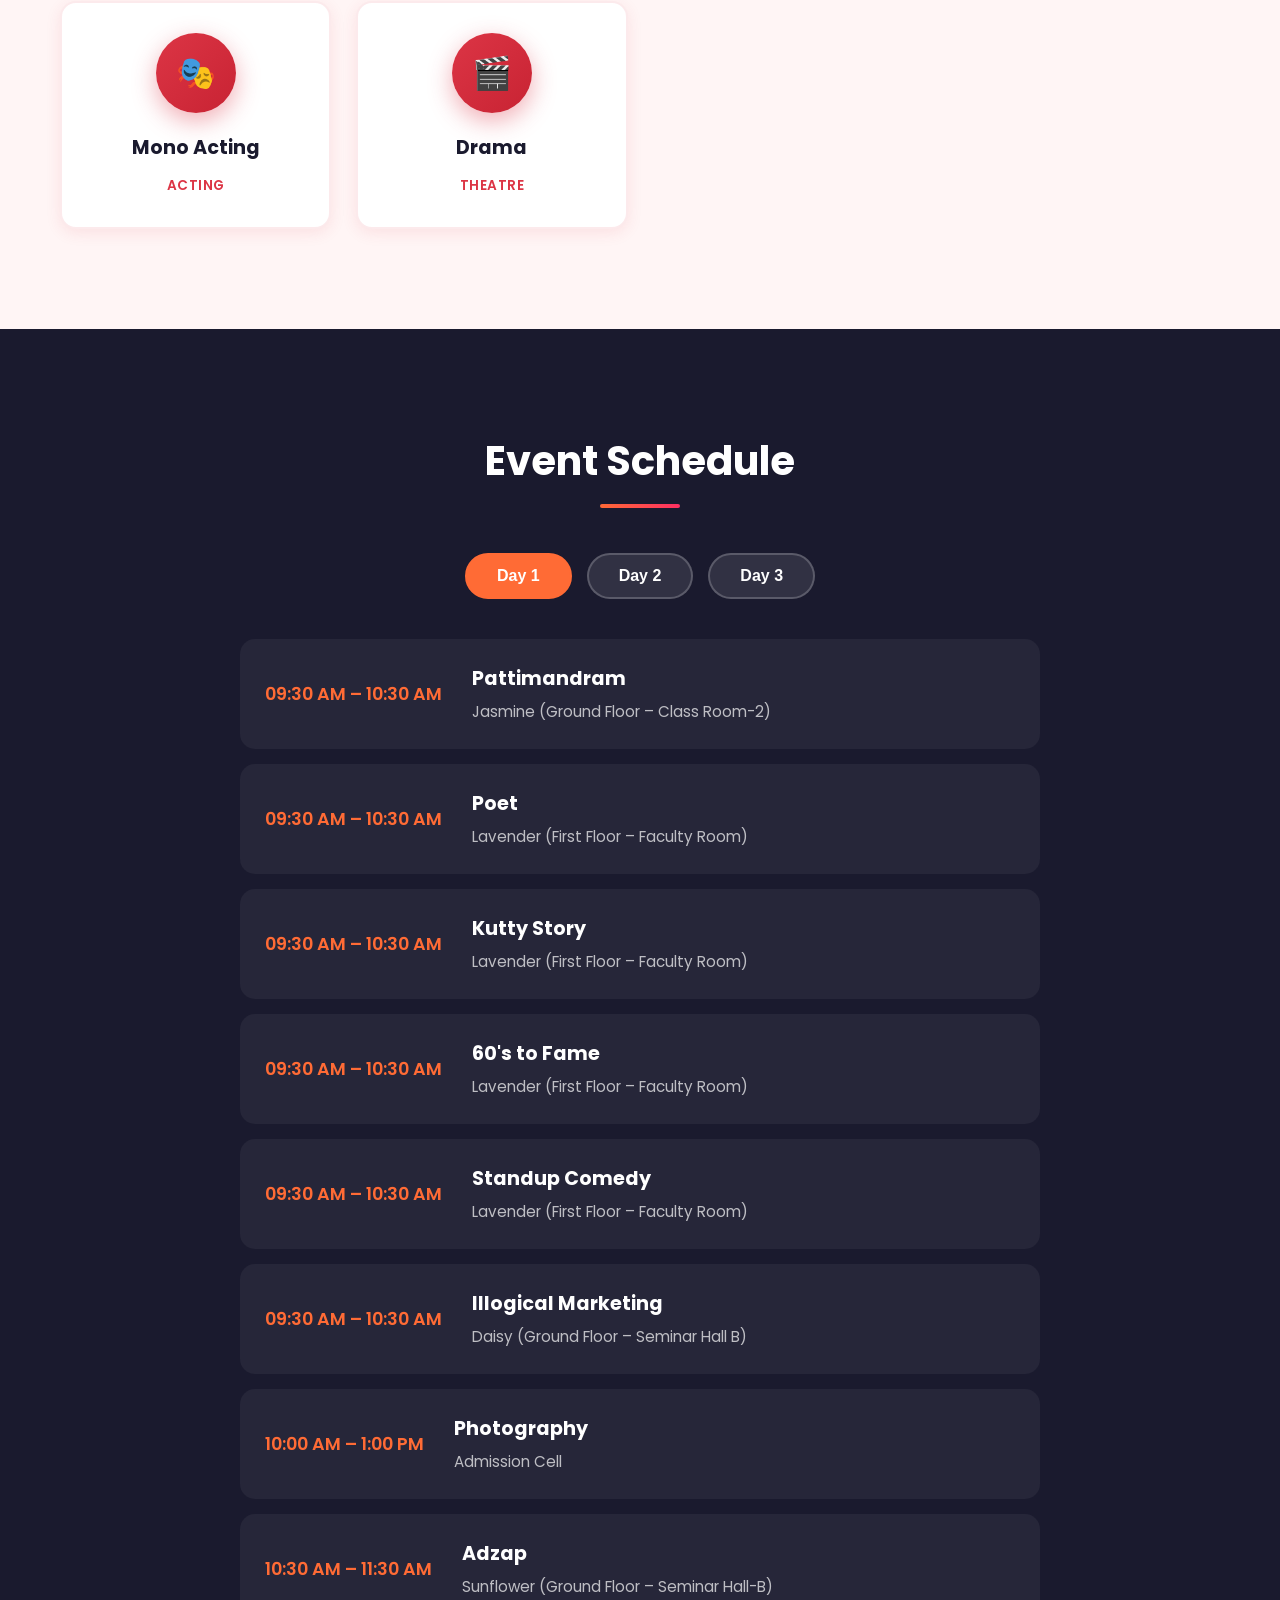
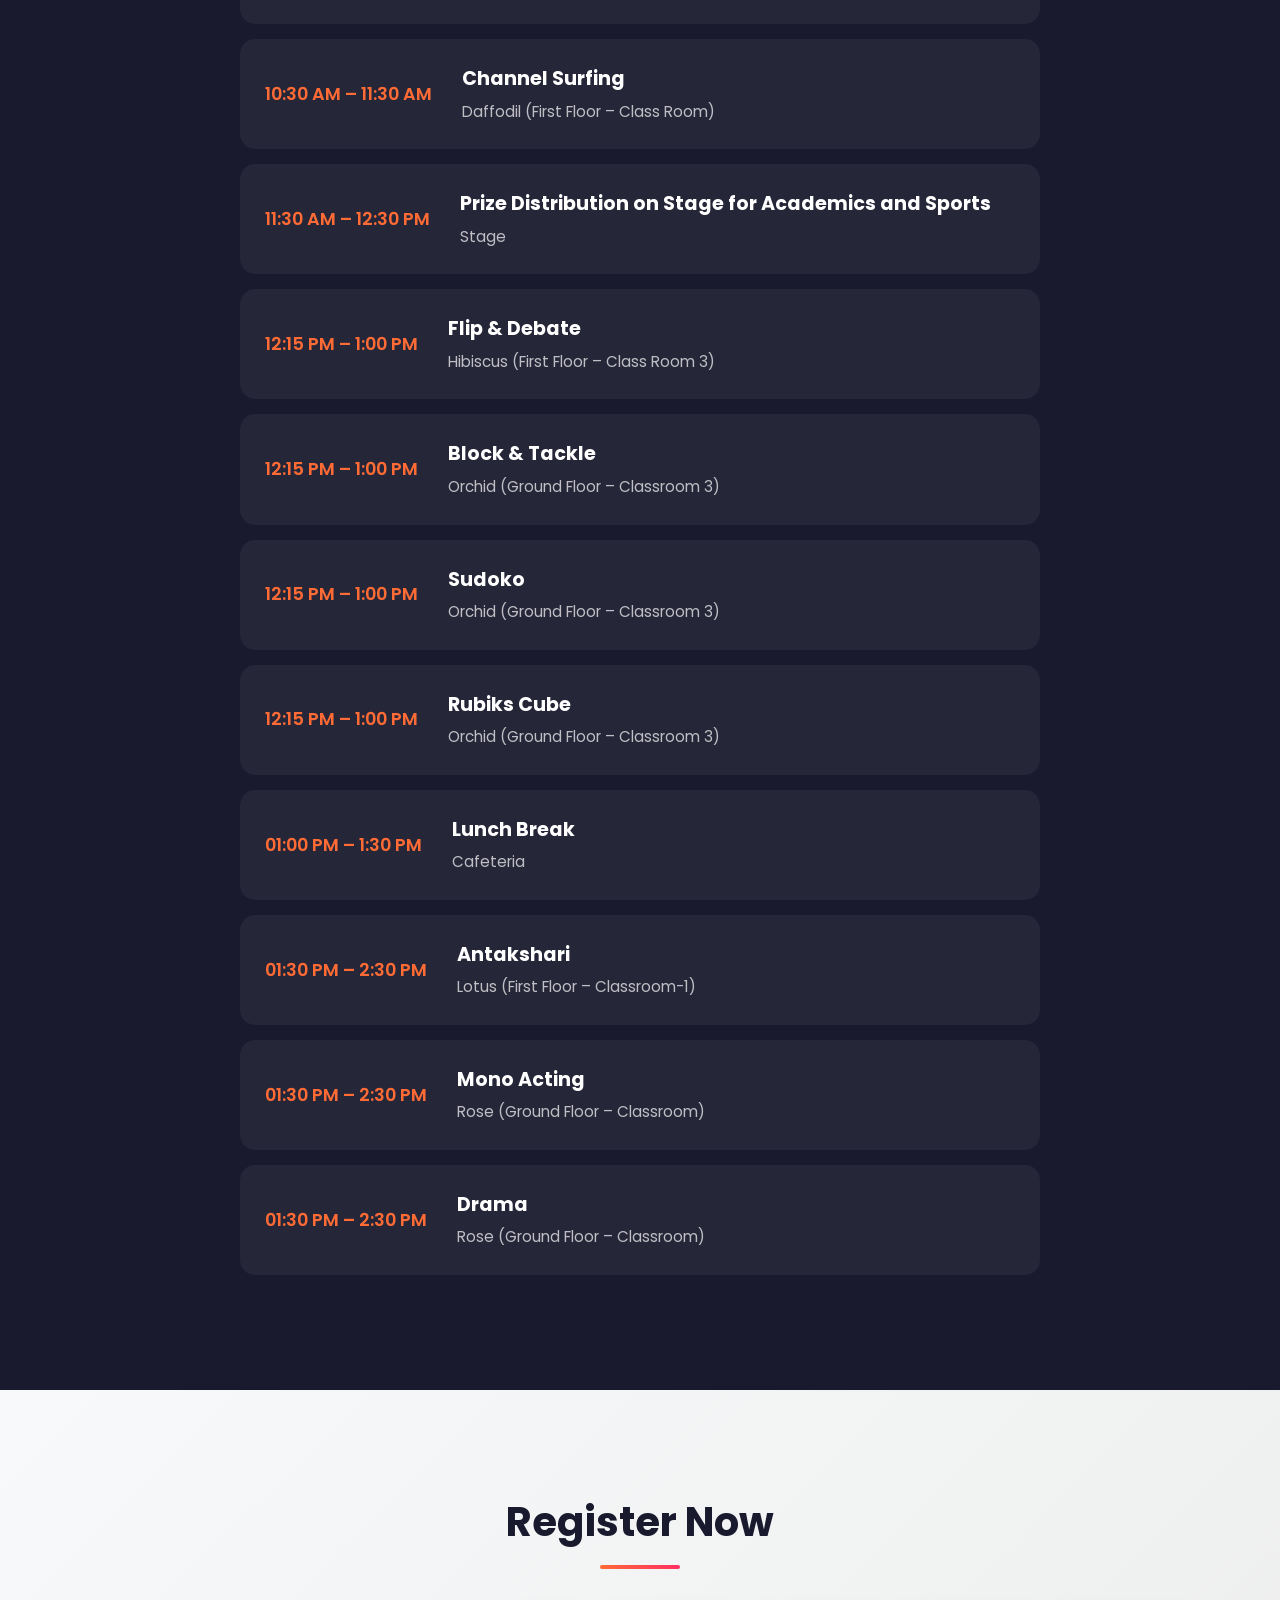
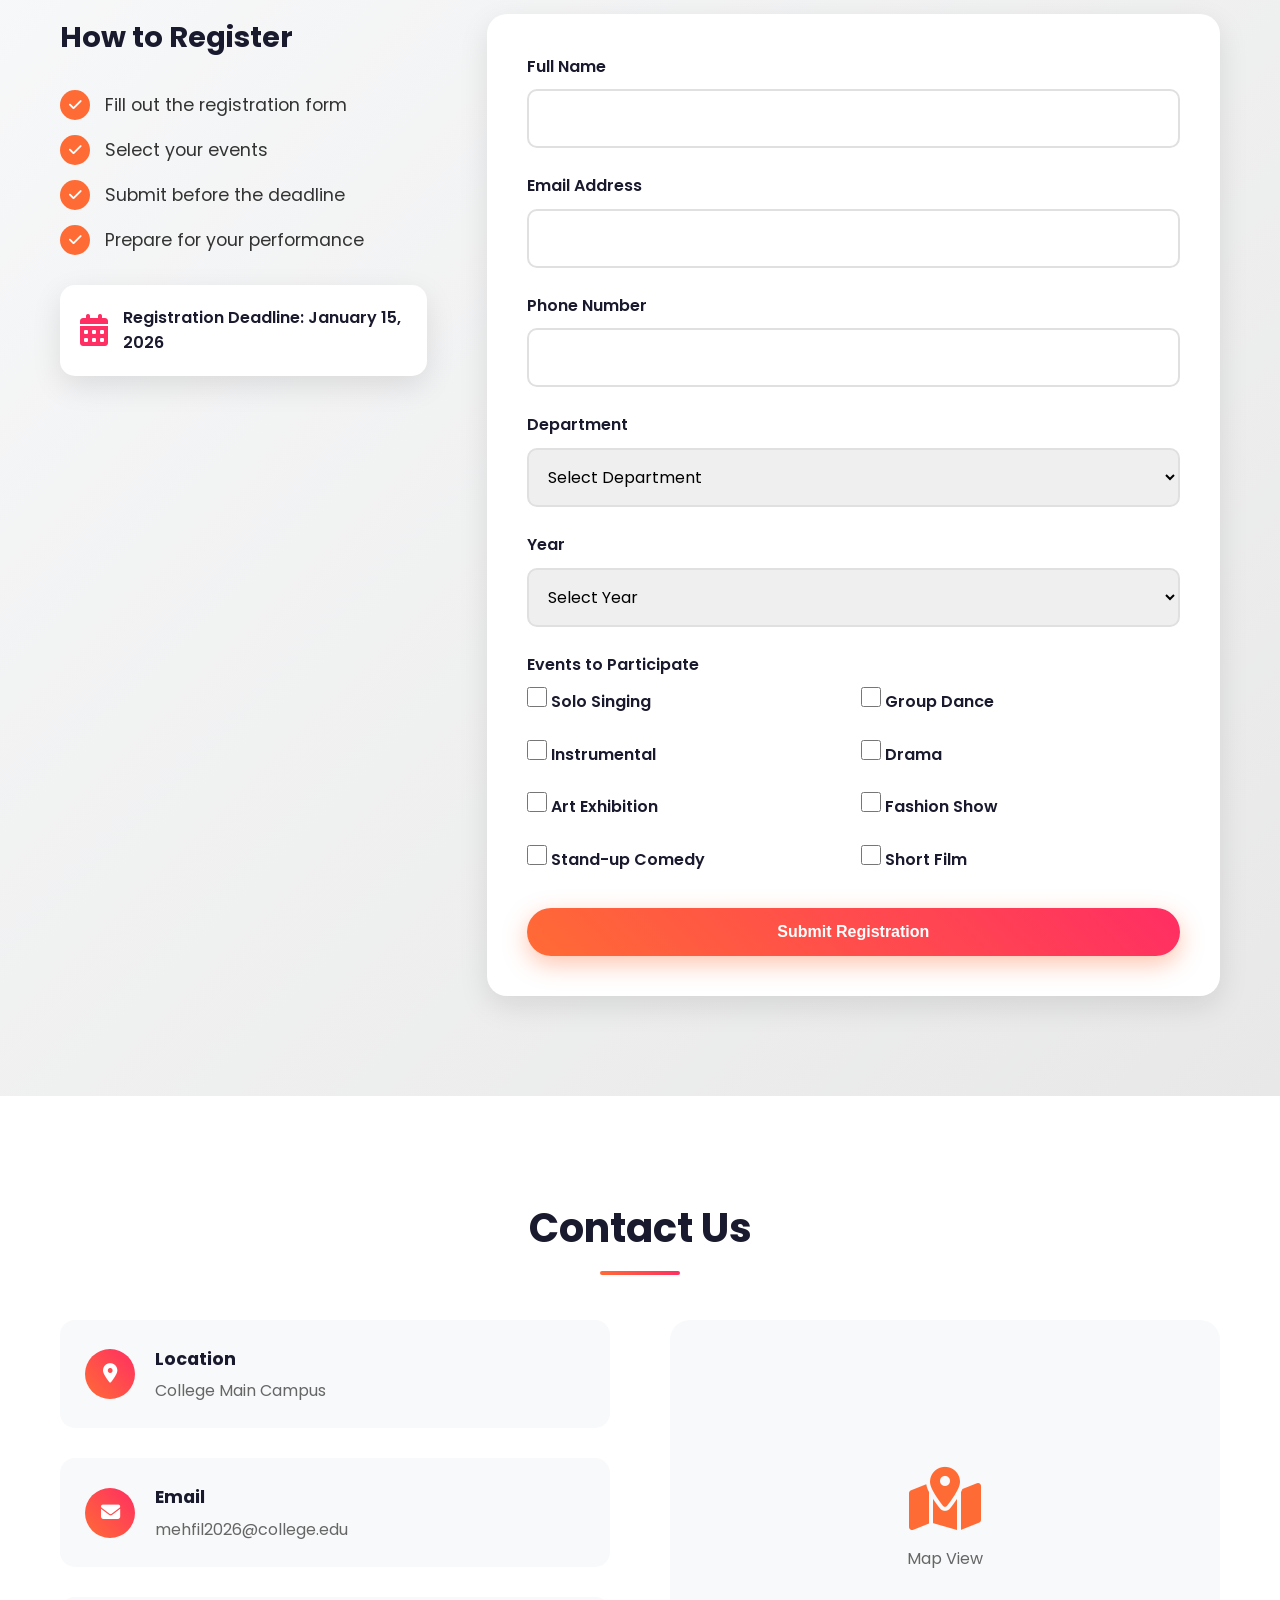
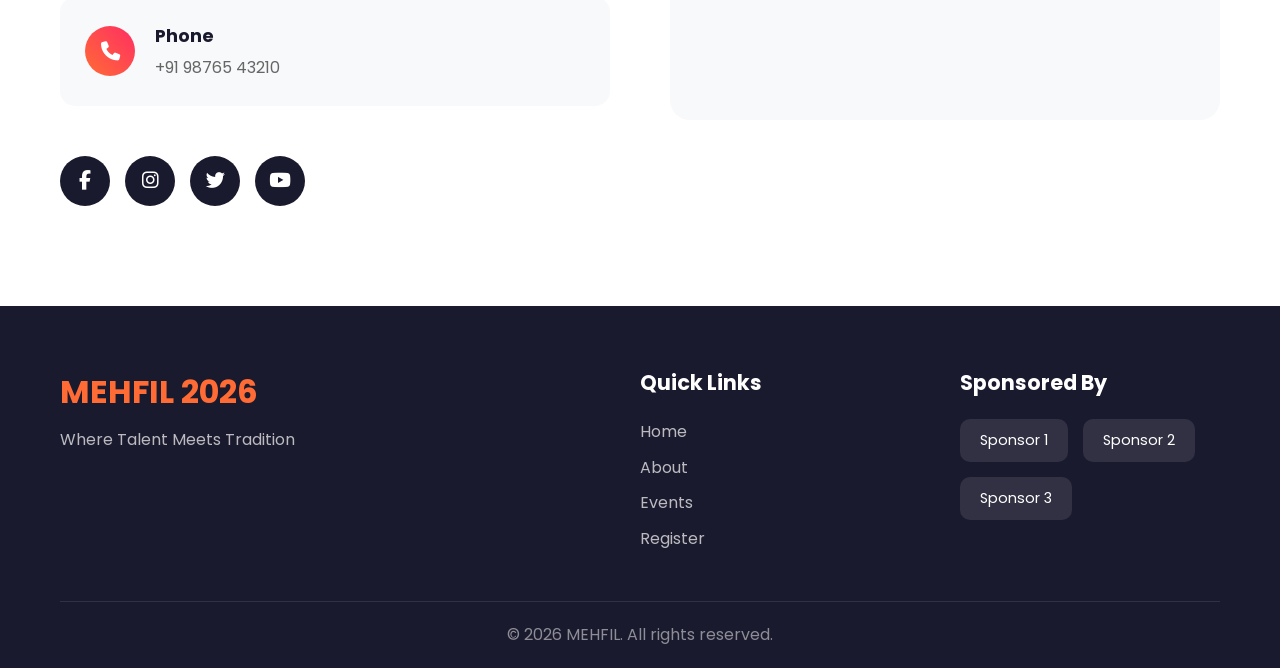
==== commit 83385e14: "Update index.html" ====
--- a/index.html
+++ b/index.html
@@ -32,6 +32,7 @@
     <!-- Hero Section -->
     <section id="home" class="hero">
         <div class="hero-content">
+             <img src="images/logo.png" alt=""> <br>
             <div class="event-badge">College Cultural Event 2026</div>
             <h1 class="hero-title">MEHFIL 2026</h1>
             <p class="hero-tagline">Where Talent Meets Tradition</p>
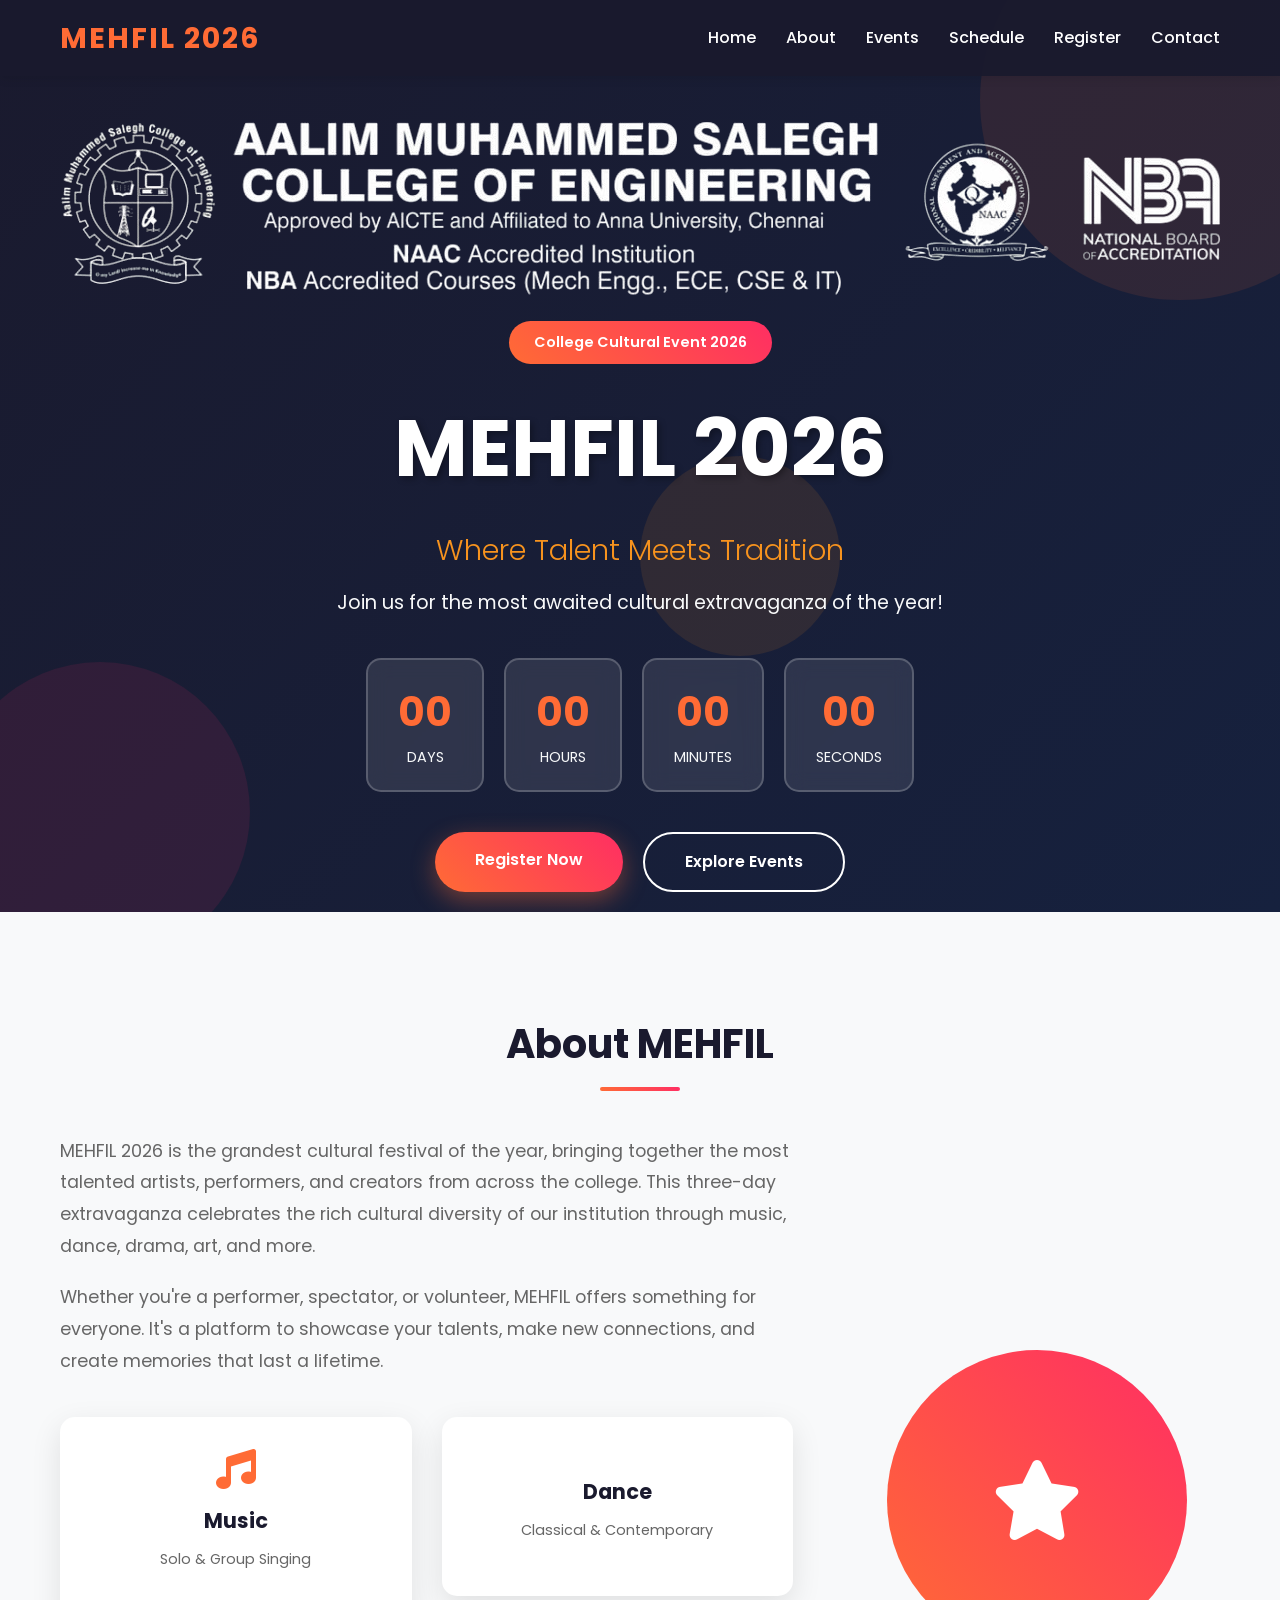
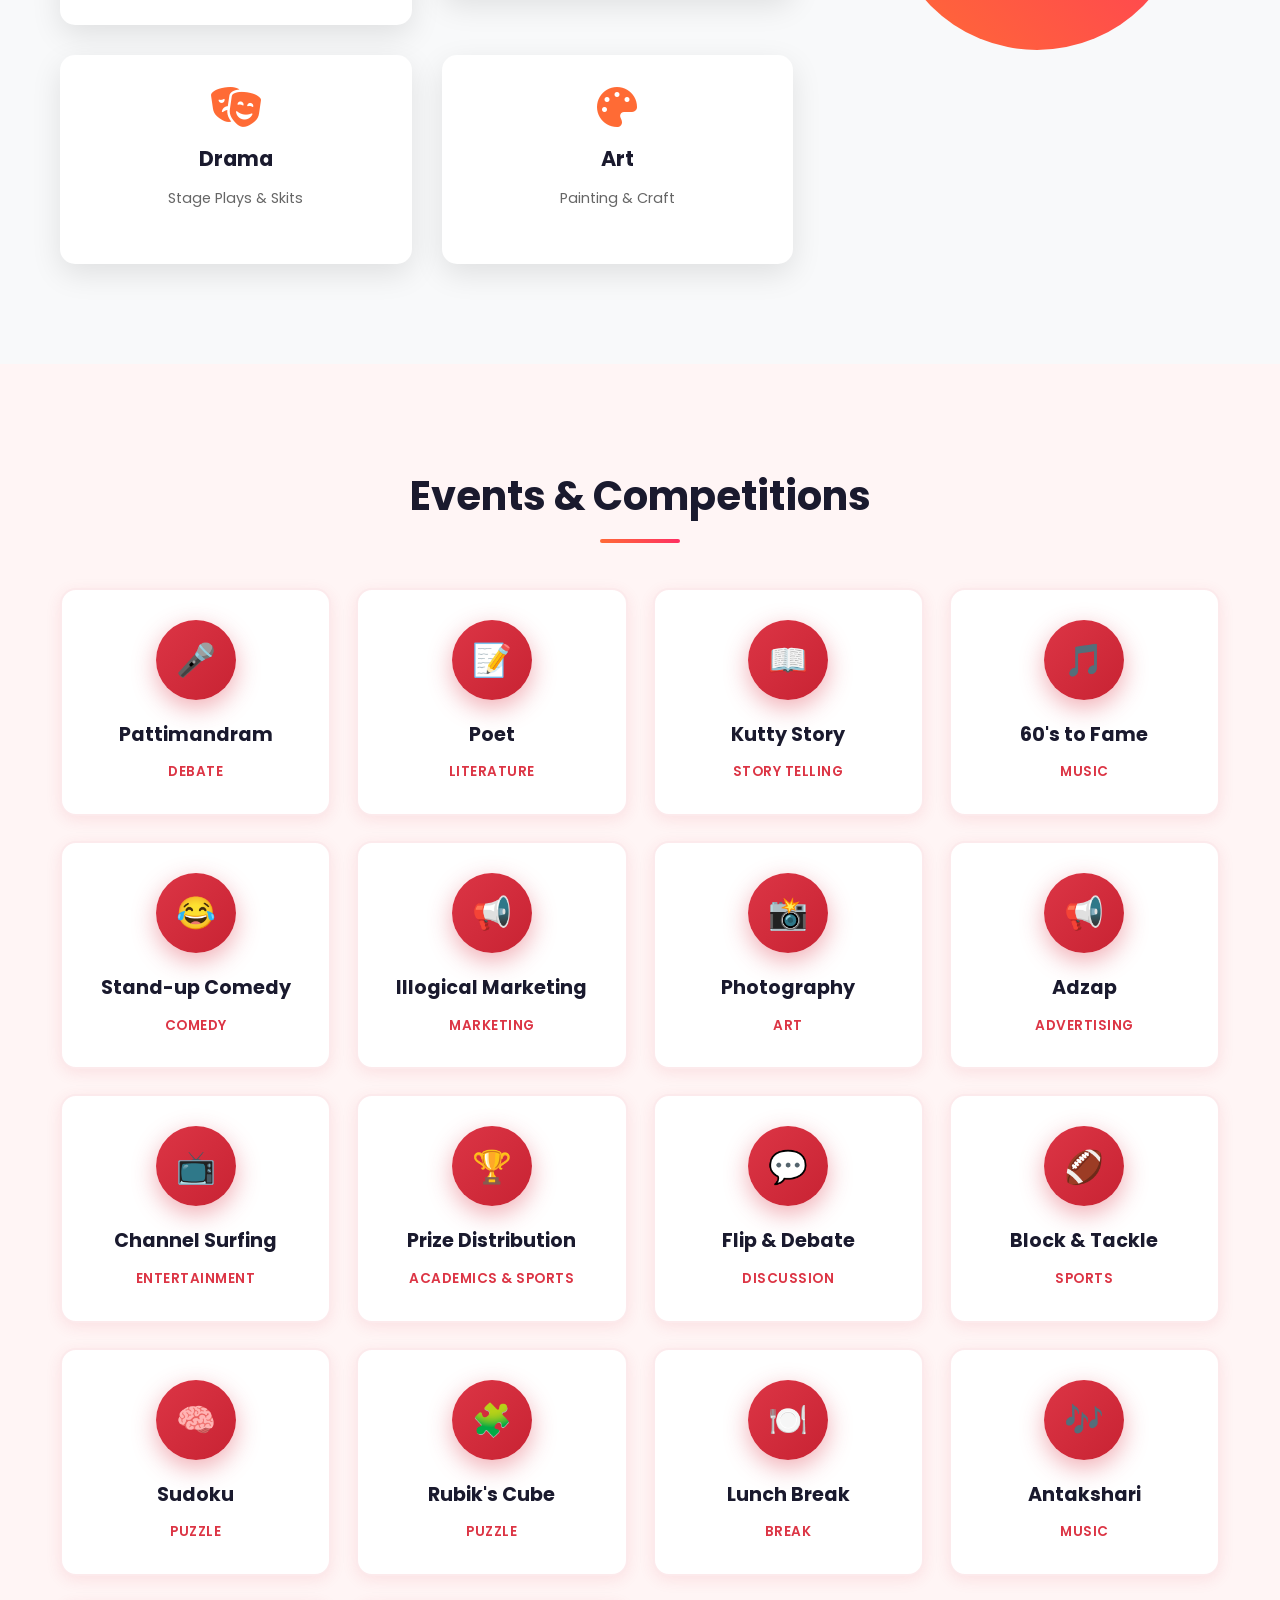
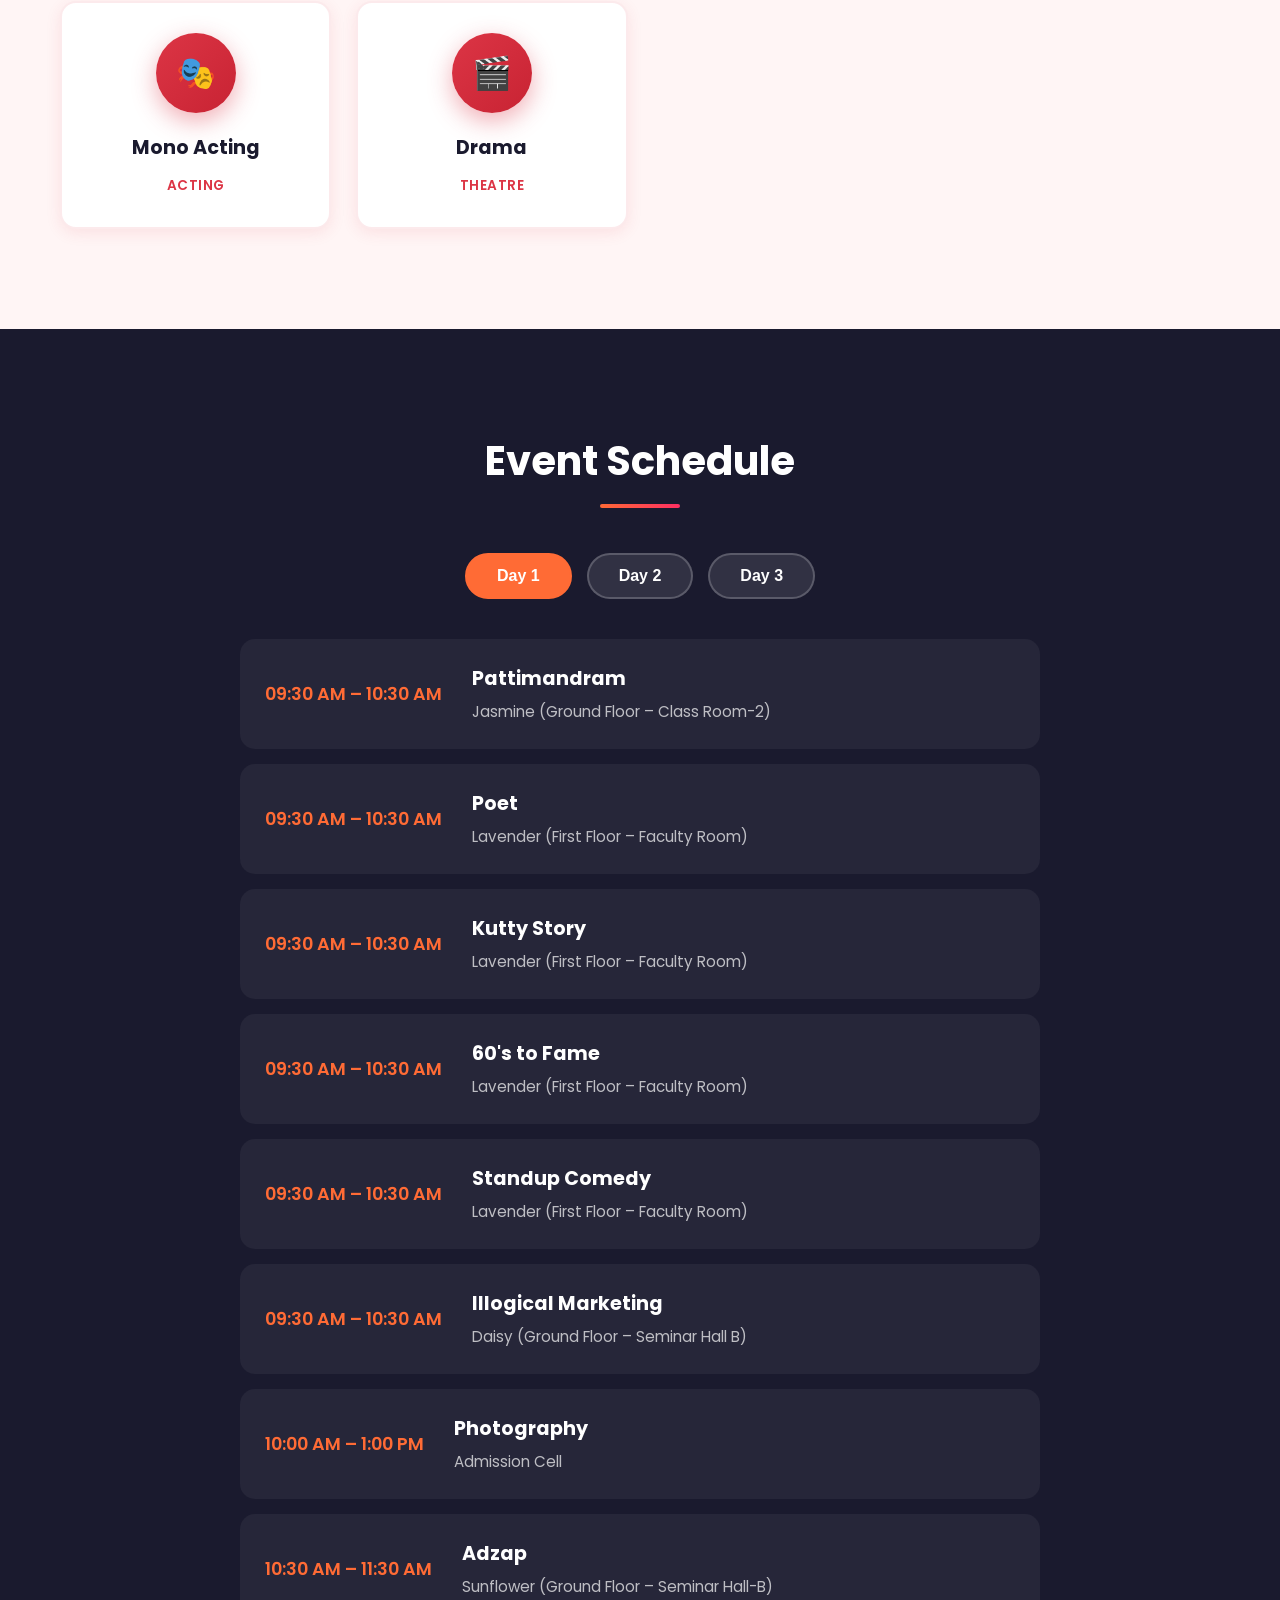
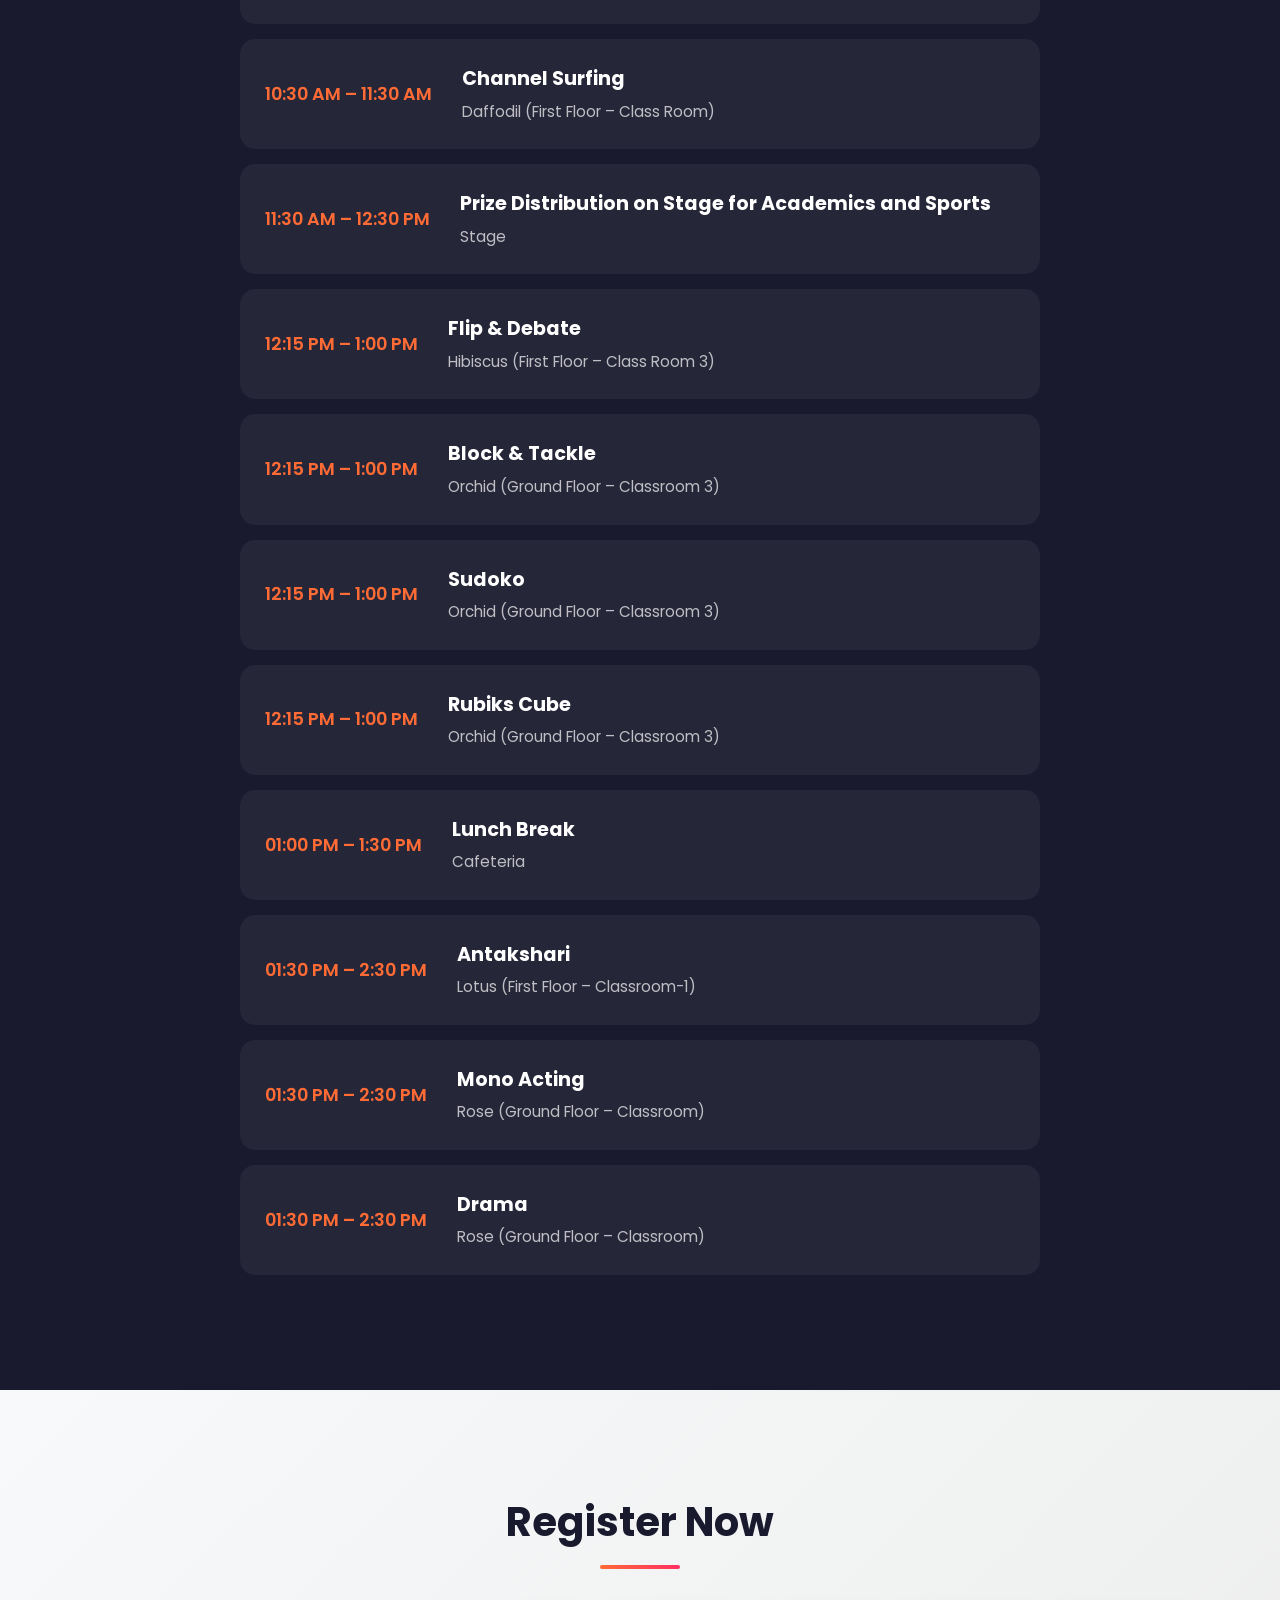
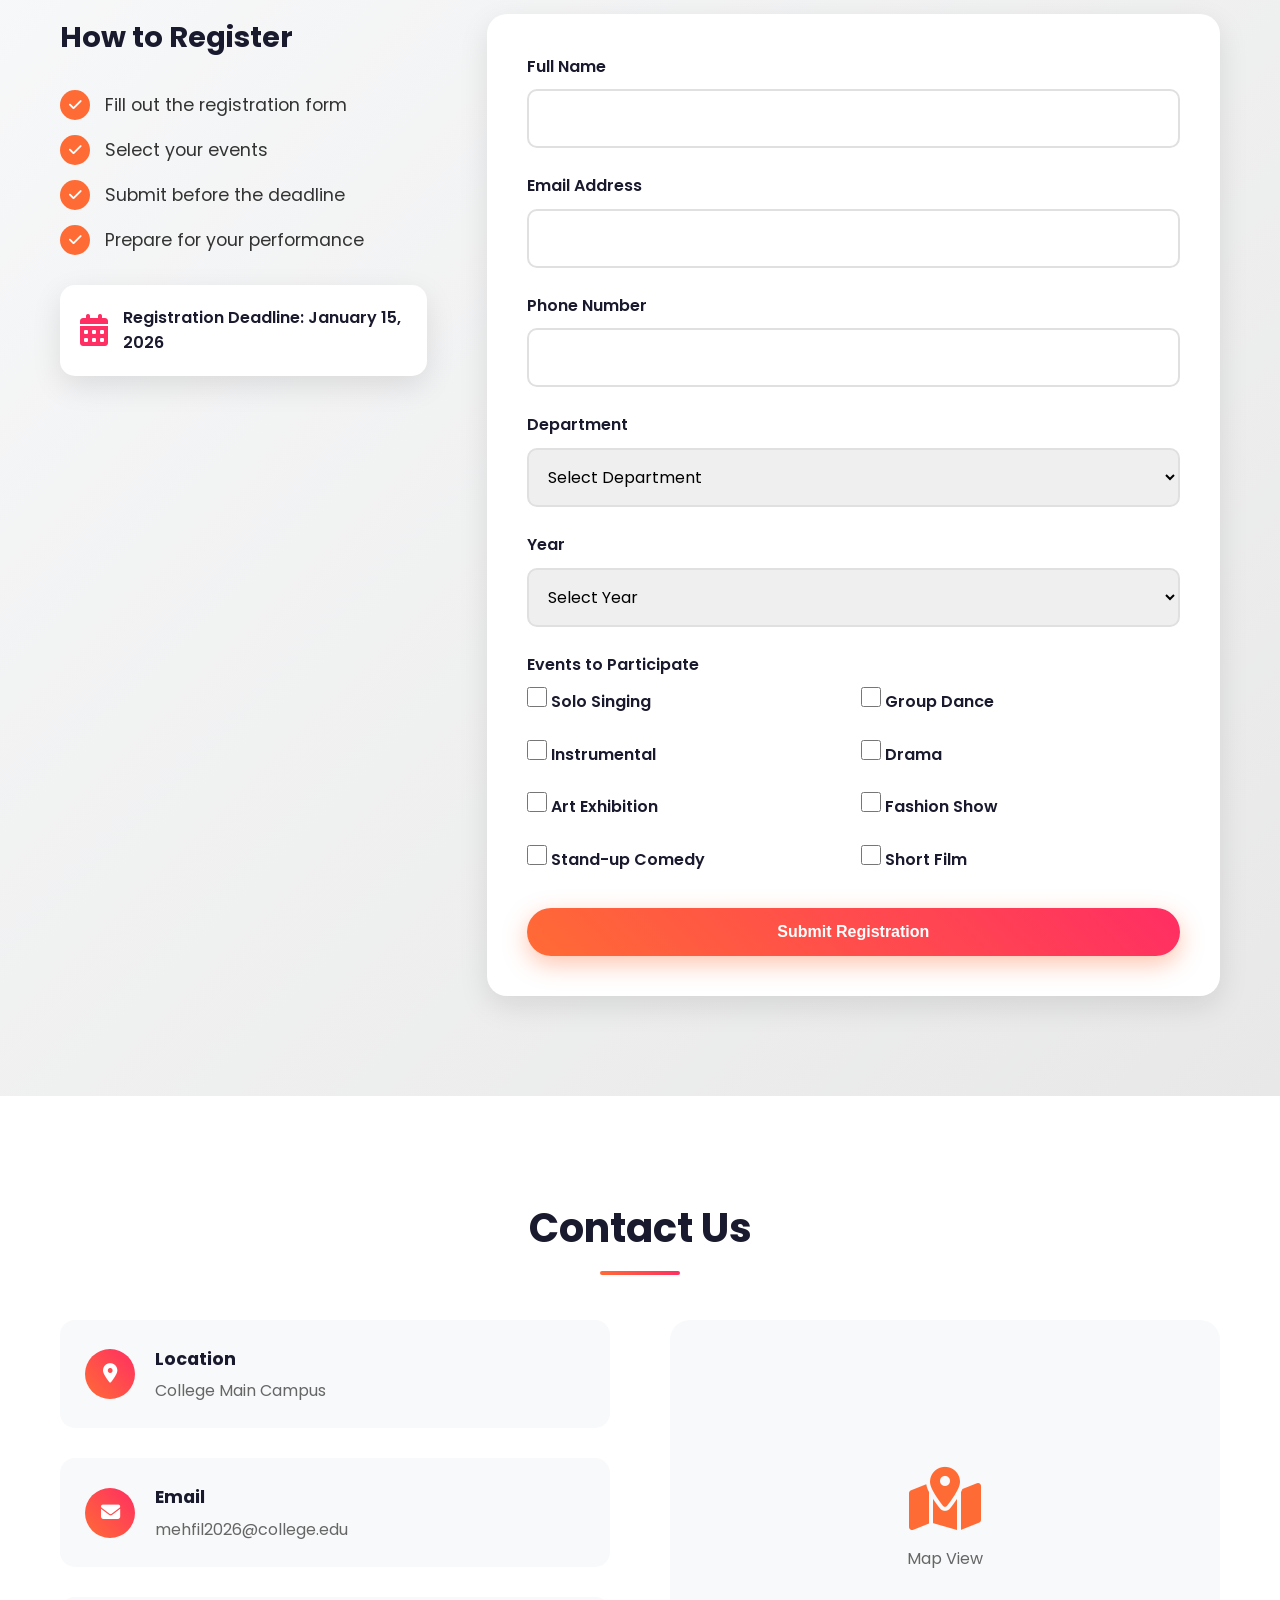
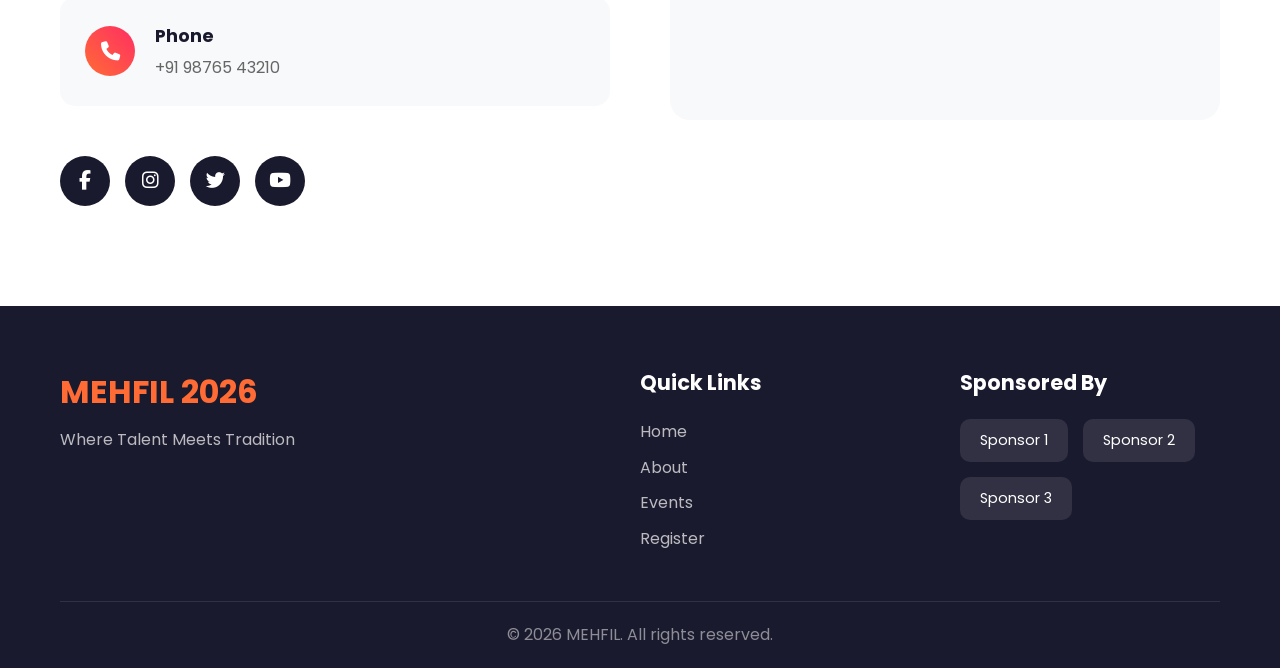
==== commit 0f918b9e: "Update index.html" ====
--- a/index.html
+++ b/index.html
@@ -83,11 +83,11 @@
                             <h3>Music</h3>
                             <p>Solo & Group Singing</p>
                         </div>
-                        <div class="feature">
+                        <a href="information.html"><div class="feature">
                             <i class="fas fa dance"></i>
                             <h3>Dance</h3>
                             <p>Classical & Contemporary</p>
-                        </div>
+                        </div></a>
                         <div class="feature">
                             <i class="fas fa-theater-masks"></i>
                             <h3>Drama</h3>
--- a/styles.css
+++ b/styles.css
@@ -1053,6 +1053,11 @@
     .checkbox-group {
         grid-template-columns: 1fr;
     }
+    .hero-content img {
+        width: 300px;
+        height: 125px;
+        margin-bottom: 20px;
+    }
 }
 
 @media (max-width: 480px) {
